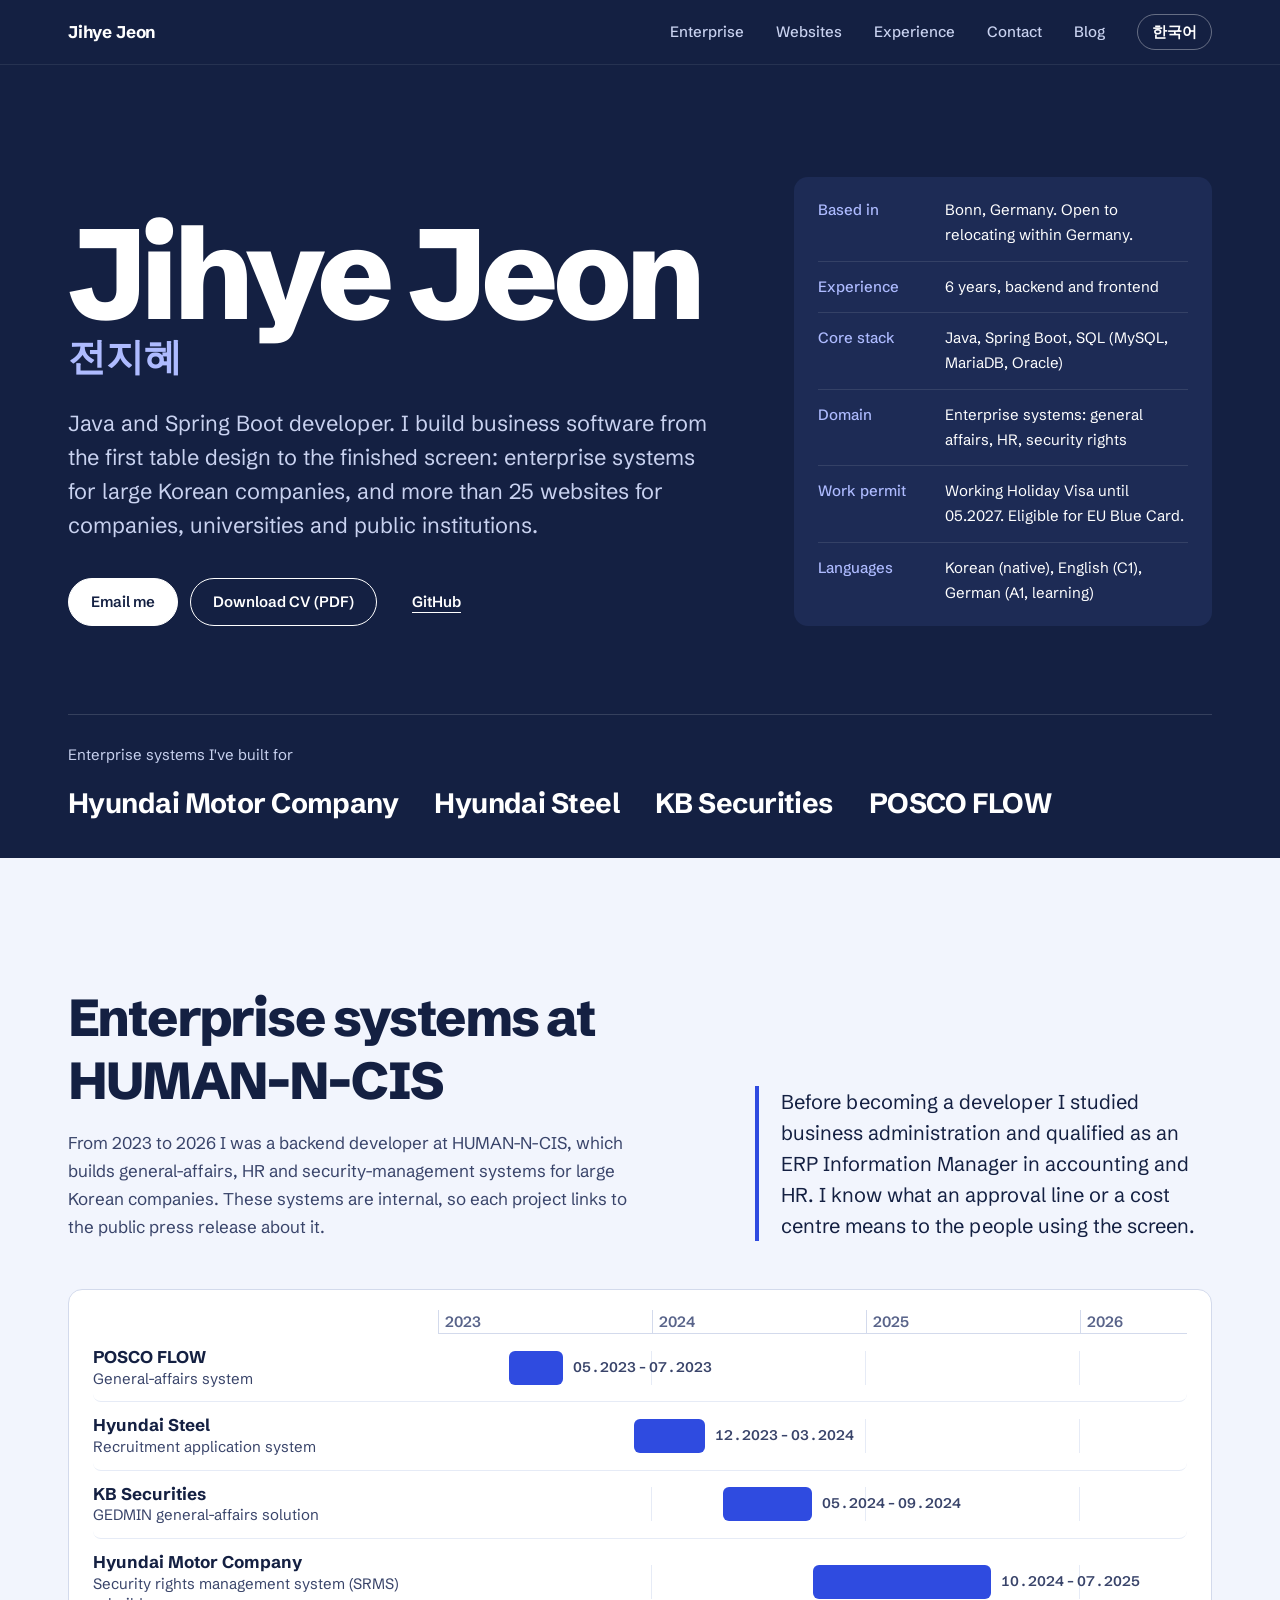
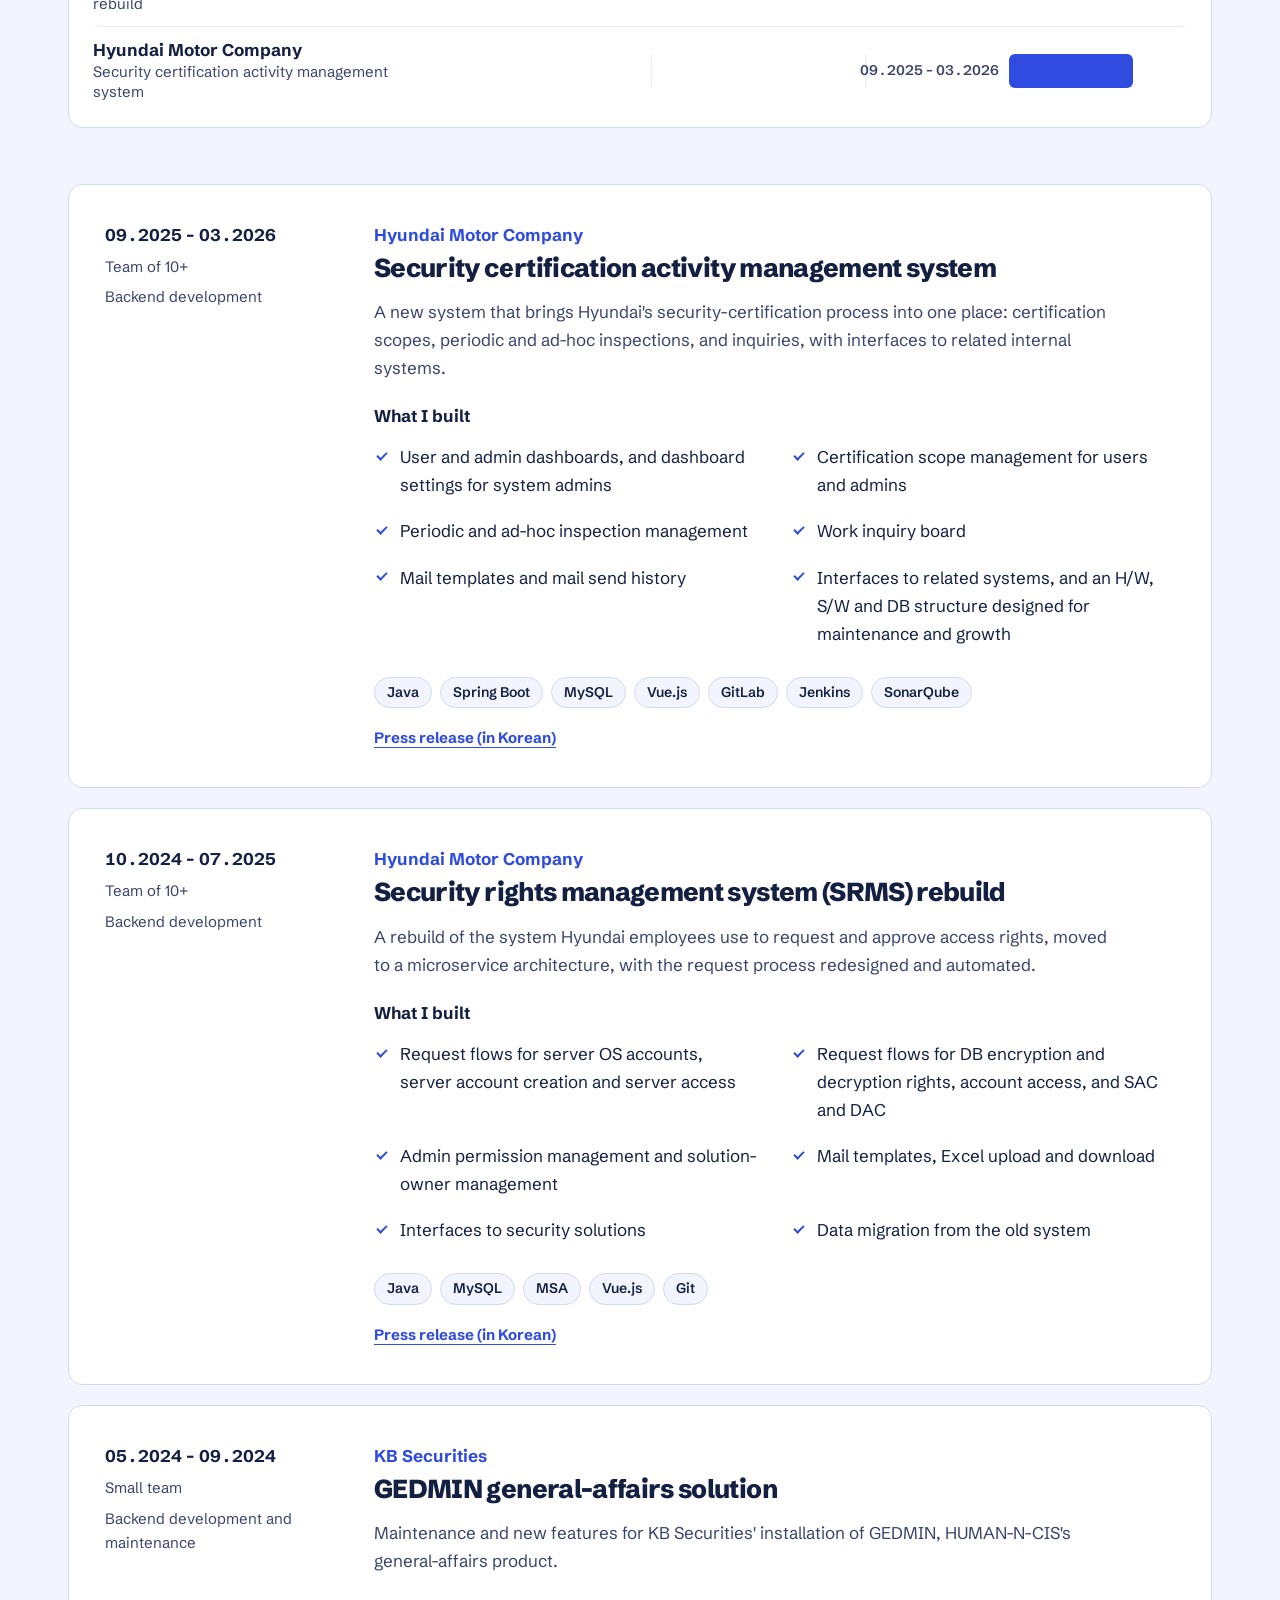
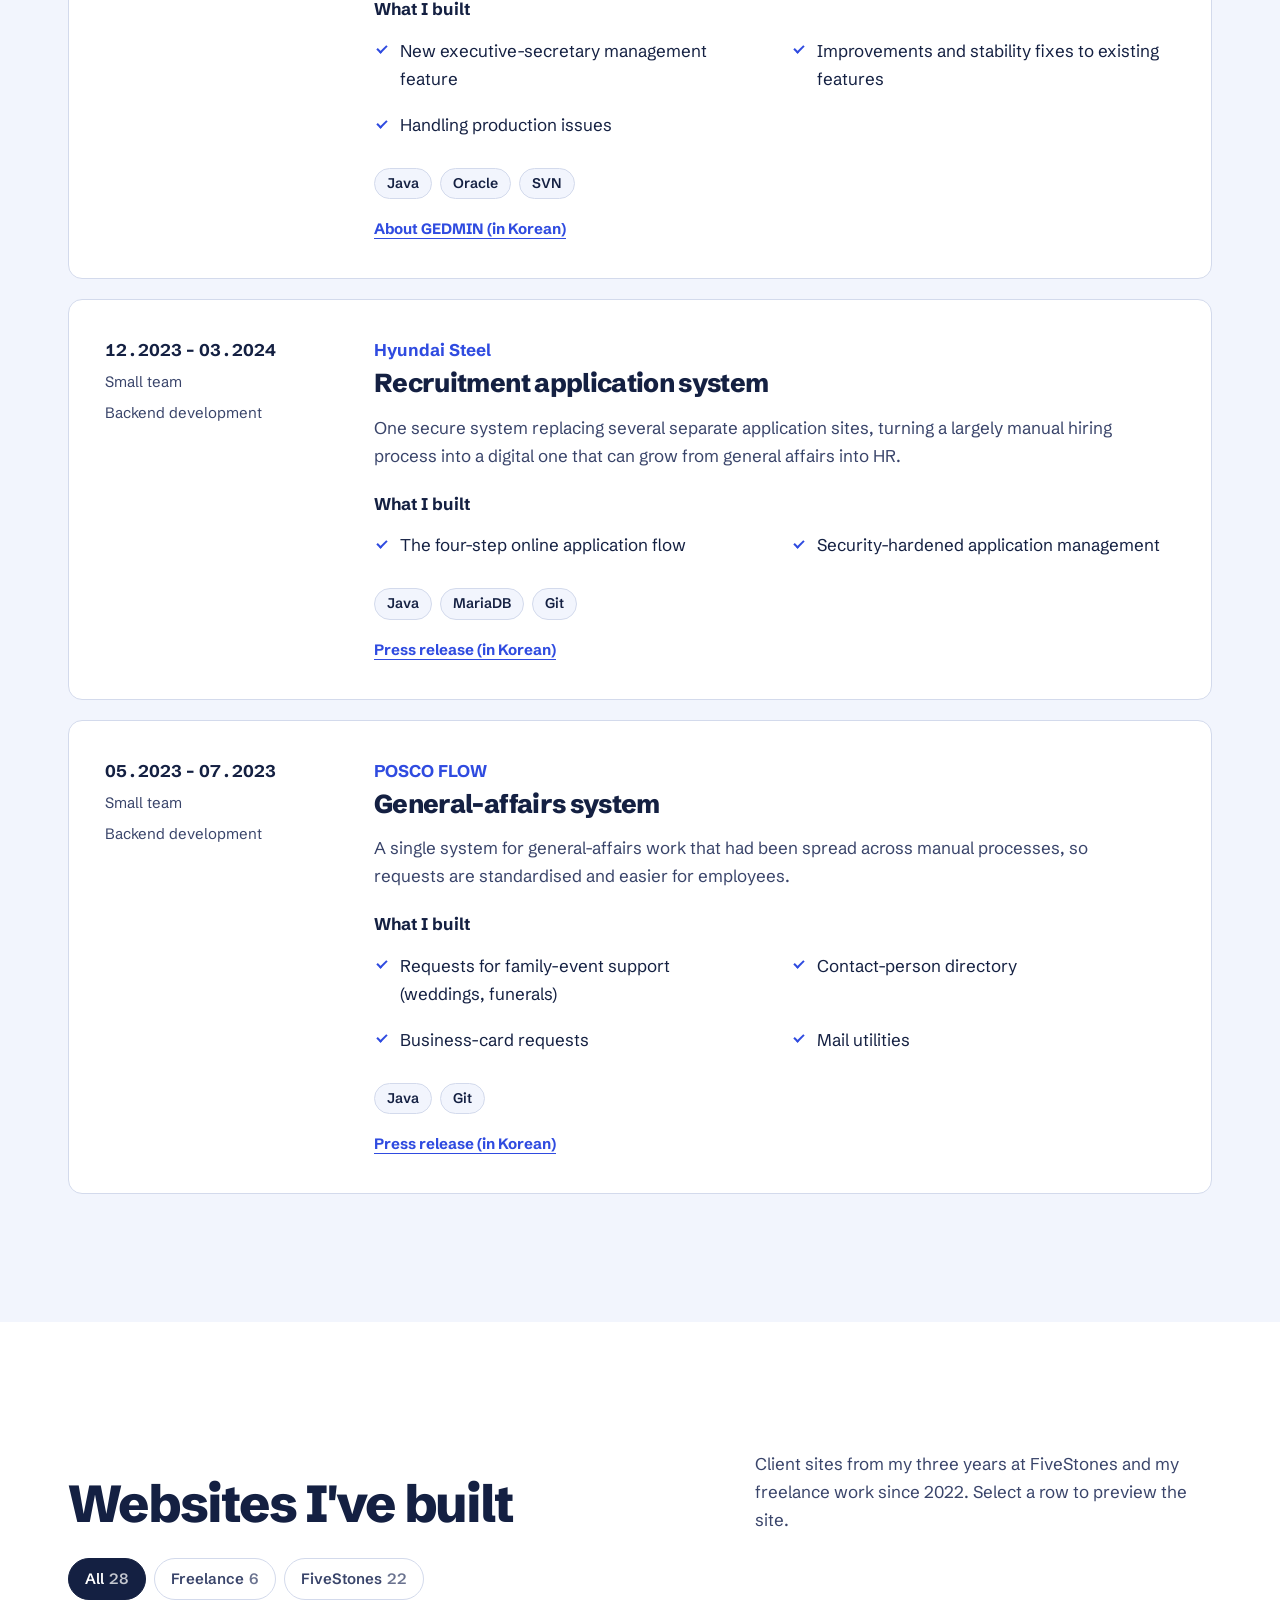
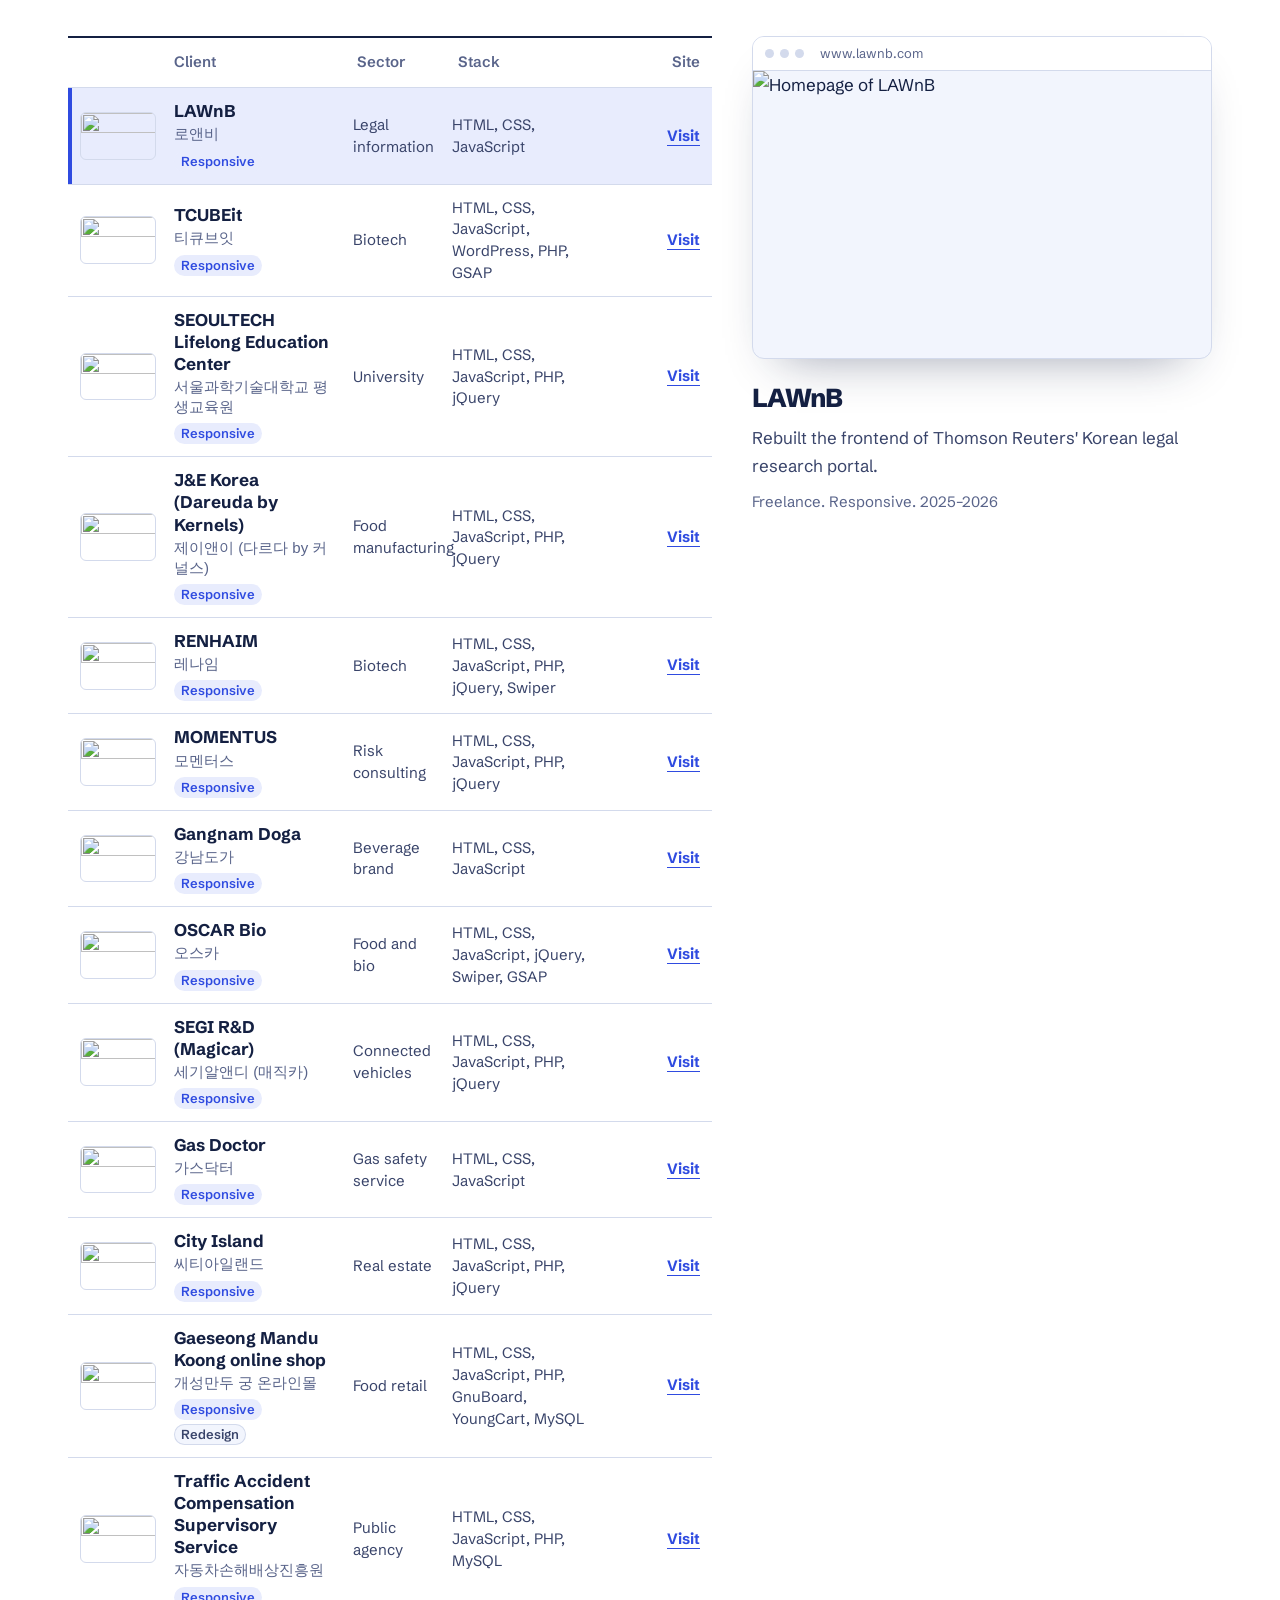
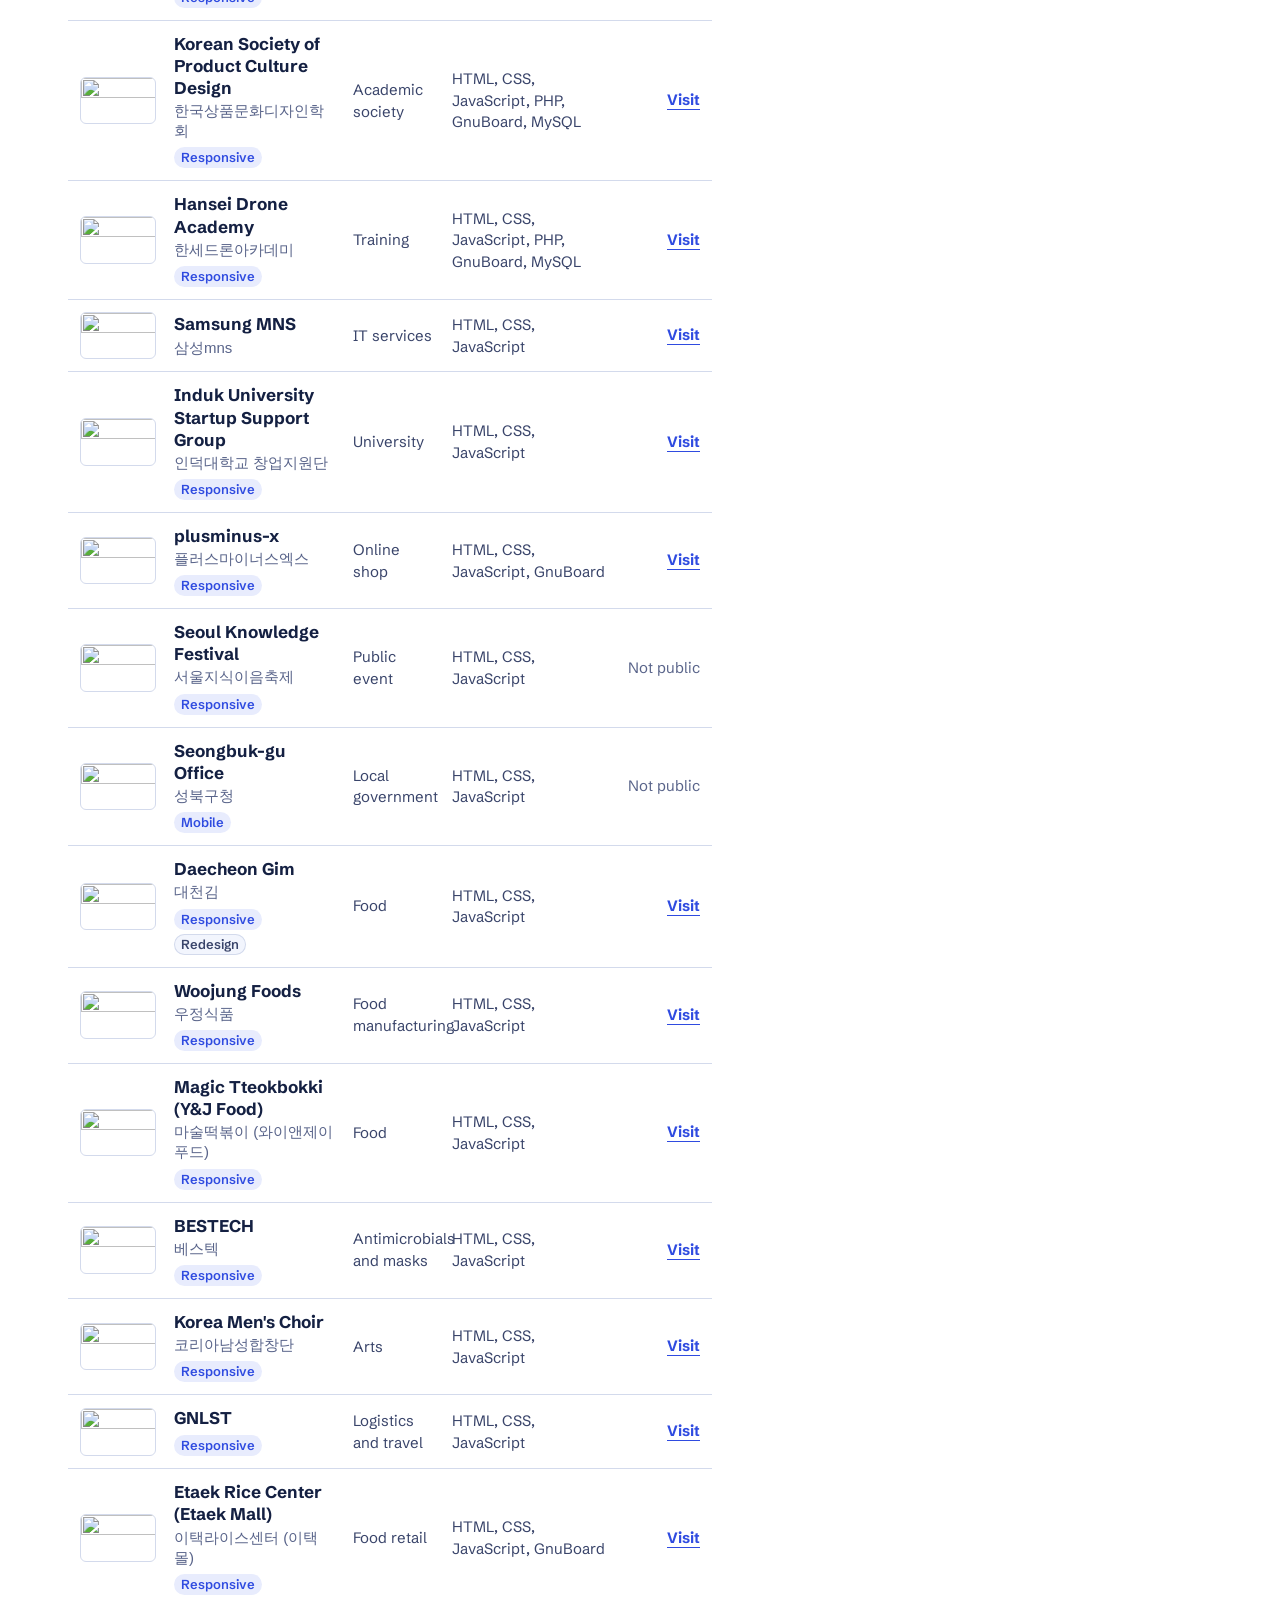
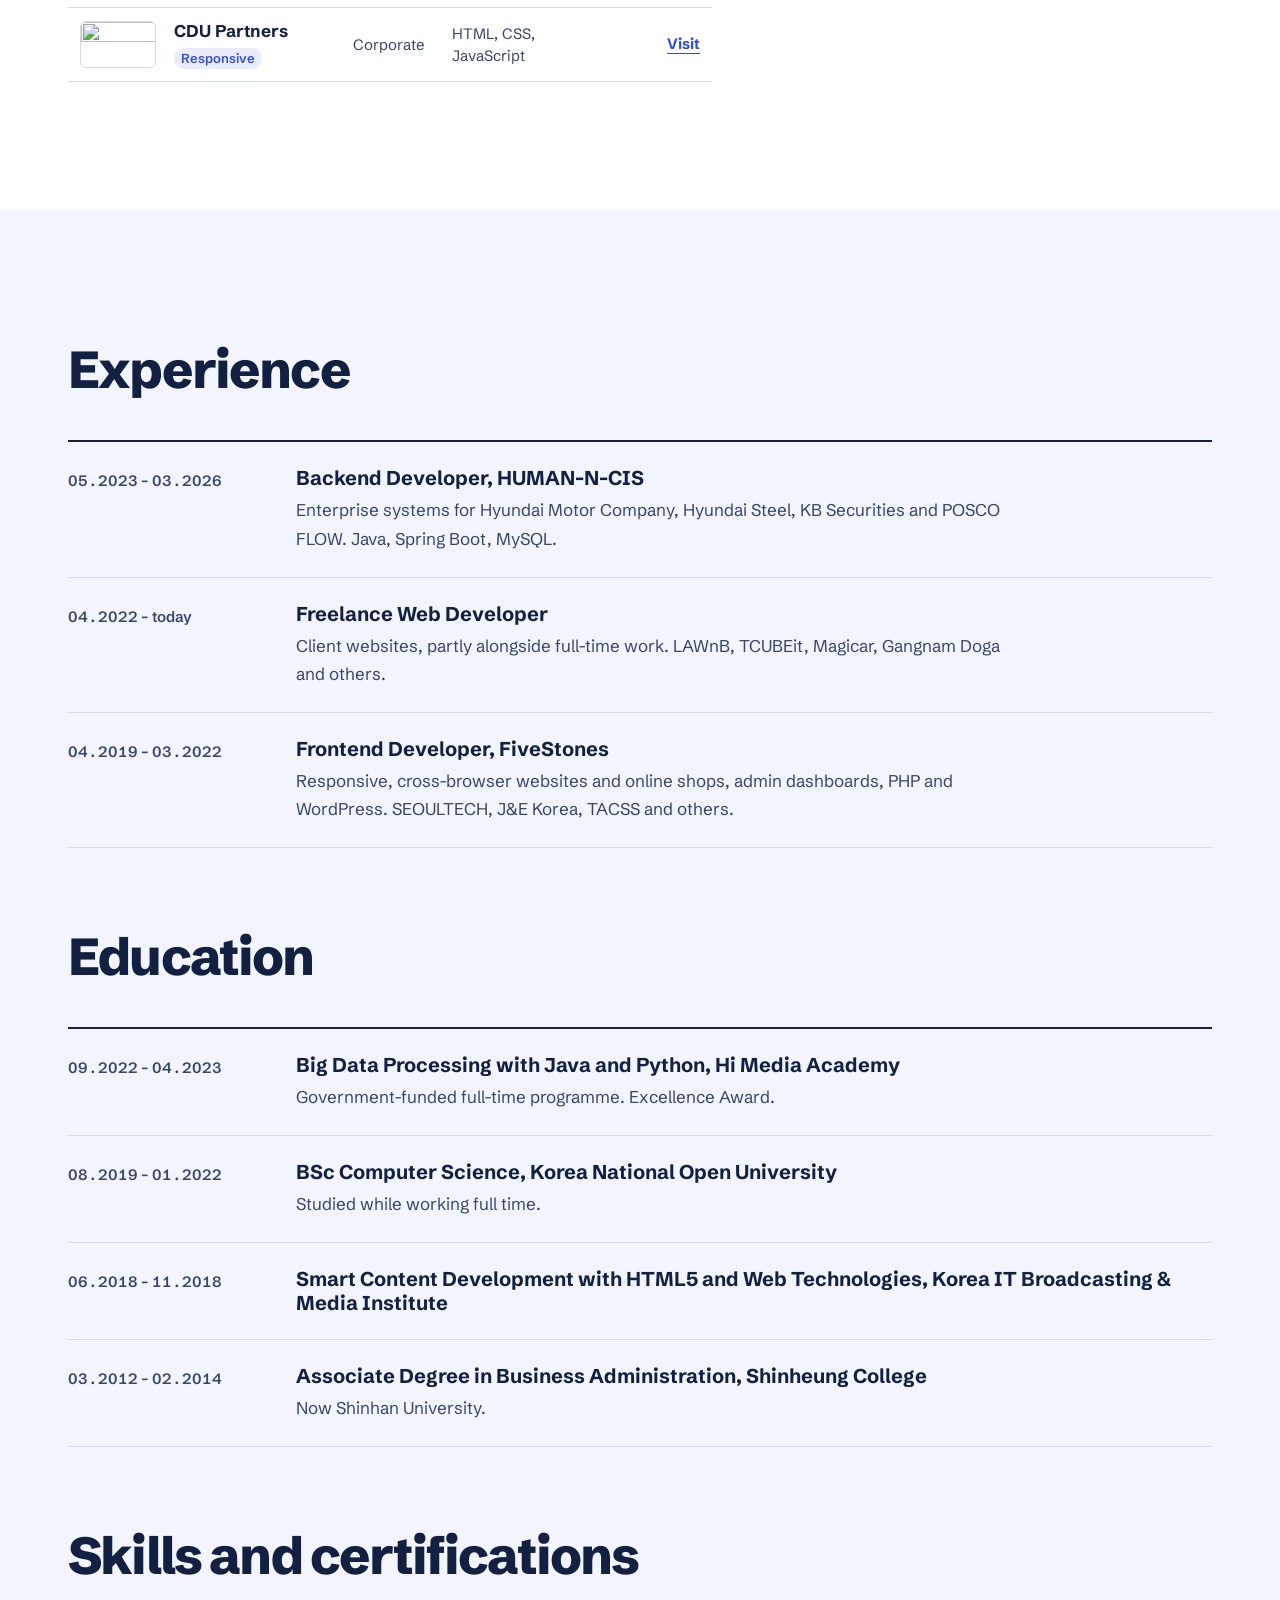
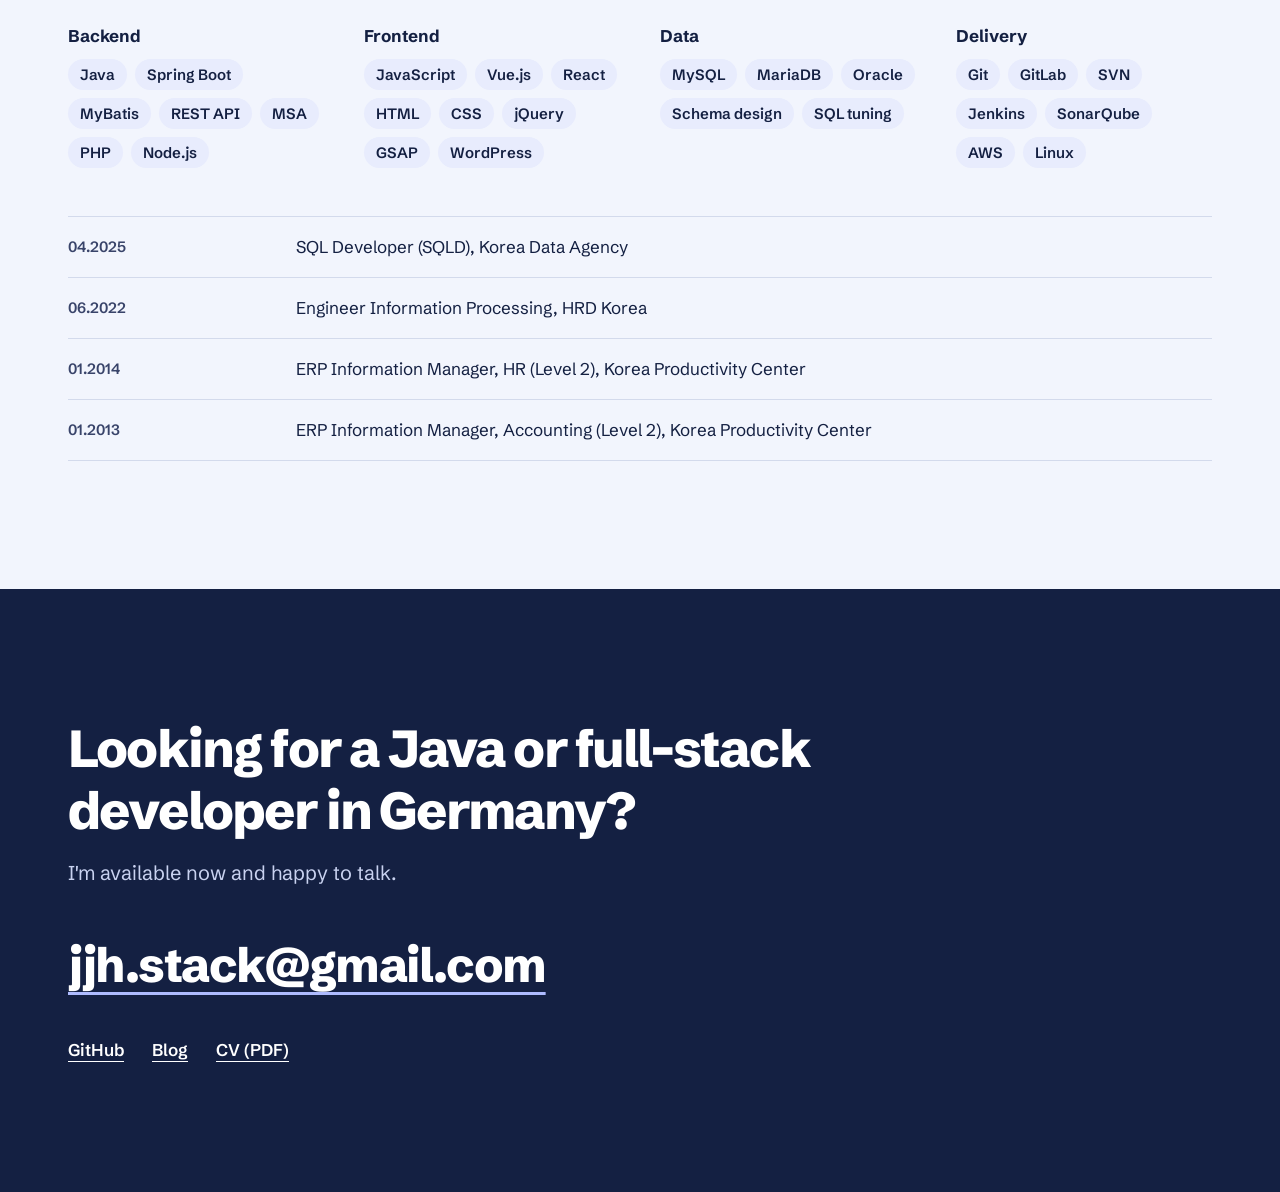
==== index.html @ 797c2cf4 "update edu" ====
<!doctype html>
<html lang="en">
<head>
  <meta charset="utf-8">
  <meta name="viewport" content="width=device-width, initial-scale=1">
  <title>Jihye Jeon, Java Developer</title>
  <meta name="description" content="Jihye Jeon (전지혜) is a Java and Spring Boot developer in Bonn, Germany, with six years of experience building enterprise systems and websites.">
  <link rel="preconnect" href="https://fonts.googleapis.com">
  <link rel="preconnect" href="https://fonts.gstatic.com" crossorigin>
  <link href="https://fonts.googleapis.com/css2?family=Schibsted+Grotesk:wght@400;500;600;700;800&display=swap" rel="stylesheet">
  <link rel="stylesheet" href="https://cdn.jsdelivr.net/gh/orioncactus/pretendard@v1.3.9/dist/web/variable/pretendardvariable-dynamic-subset.min.css">
  <link rel="stylesheet" href="styles.css">
</head>
<body>
  <a class="skip" href="#enterprise" data-i18n="skip">Skip to projects</a>

  <header class="top">
    <div class="wrap top__inner">
      <a class="top__name" href="#" data-i18n="name">Jihye Jeon</a>
      <nav aria-label="Sections">
        <a href="#enterprise" data-i18n="nav.enterprise">Enterprise</a>
        <a href="#work" data-i18n="nav.work">Websites</a>
        <a href="#experience" data-i18n="nav.experience">Experience</a>
        <a href="#contact" data-i18n="nav.contact">Contact</a>
        <a href="/blog/" data-i18n="nav.blog">Blog</a>
        <button type="button" class="lang" id="lang-toggle"></button>
      </nav>
    </div>
  </header>

  <main>
    <!-- Hero -->
    <section class="hero">
     <div class="wrap hero__grid">
      <div class="hero__id">
        <h1 class="hero__name">
          <span class="hero__latin" data-i18n="hero.name">Jihye Jeon</span>
          <span class="hero__hangul" data-i18n="hero.alt">전지혜</span>
        </h1>
        <p class="hero__lede" data-i18n="hero.lede">
          Java and Spring Boot developer. I build business software from the first
          table design to the finished screen: enterprise systems for large Korean companies,
          and more than 25 websites for companies, universities and public institutions.
        </p>
        <div class="hero__actions">
          <a class="btn btn--solid" href="mailto:jjh.stack@gmail.com" data-i18n="hero.email">Email me</a>
          <a class="btn" href="assets/CV_JihyeJeon.pdf" download data-i18n="hero.cv">Download CV (PDF)</a>
          <a class="btn btn--quiet" href="https://github.com/jjhStack" rel="noopener">GitHub</a>
        </div>
      </div>

      <dl class="record" aria-label="Profile summary">
        <div><dt data-i18n="rec.based">Based in</dt><dd data-i18n="rec.based.v">Bonn, Germany. Open to relocating within Germany.</dd></div>
        <div><dt data-i18n="rec.exp">Experience</dt><dd data-i18n="rec.exp.v">6 years, backend and frontend</dd></div>
        <div><dt data-i18n="rec.stack">Core stack</dt><dd data-i18n="rec.stack.v">Java, Spring Boot, SQL (MySQL, MariaDB, Oracle)</dd></div>
        <div><dt data-i18n="rec.domain">Domain</dt><dd data-i18n="rec.domain.v">Enterprise systems: general affairs, HR, security rights</dd></div>
        <div><dt data-i18n="rec.permit">Work permit</dt><dd data-i18n="rec.permit.v">Working Holiday Visa until 05.2027. Eligible for EU Blue Card.</dd></div>
        <div><dt data-i18n="rec.lang">Languages</dt><dd data-i18n="rec.lang.v">Korean (native), English (C1), German (A1, learning)</dd></div>
      </dl>
     </div>
     <div class="wrap">
      <div class="clients">
        <p class="clients__label" data-i18n="clients.label">Enterprise systems I've built for</p>
        <ul class="clients__list">
          <li data-i18n="clients.1">Hyundai Motor Company</li>
          <li data-i18n="clients.2">Hyundai Steel</li>
          <li data-i18n="clients.3">KB Securities</li>
          <li data-i18n="clients.4">POSCO FLOW</li>
        </ul>
      </div>
     </div>
    </section>

    <!-- Enterprise -->
    <section id="enterprise" class="enterprise wrap" aria-labelledby="ent-title">
      <div class="ent__head">
        <div>
          <h2 id="ent-title" data-i18n="ent.title">Enterprise systems at HUMAN-N-CIS</h2>
          <p class="ent__intro" data-i18n="ent.intro">
            From 2023 to 2026 I was a backend developer at HUMAN-N-CIS, which builds general-affairs,
            HR and security-management systems for large Korean companies. These systems are internal,
            so each project links to the public press release about it.
          </p>
        </div>
        <p class="case__note" data-i18n="erp.note">
          Before becoming a developer I studied business administration and
          qualified as an ERP Information Manager in accounting and HR. I know
          what an approval line or a cost centre means to the people using the screen.
        </p>
      </div>

      <div class="gantt" id="gantt" role="list" aria-label="Project timeline"></div>

      <ol class="projects" id="projects"></ol>
    </section>

    <!-- Websites ledger -->
    <section id="work" class="work" aria-labelledby="work-title">
      <div class="wrap">
        <div class="work__head">
          <h2 id="work-title" data-i18n="work.title">Websites I've built</h2>
          <p class="work__intro" data-i18n="work.intro">
            Client sites from my three years at FiveStones and my freelance work since 2022.
            Select a row to preview the site.
          </p>
          <div class="filters" role="group" aria-label="Filter projects">
            <button type="button" class="filter" data-filter="all" aria-pressed="true"><span data-i18n="f.all">All</span> <span class="count" data-count="all"></span></button>
            <button type="button" class="filter" data-filter="freelance" aria-pressed="false"><span data-i18n="f.freelance">Freelance</span> <span class="count" data-count="freelance"></span></button>
            <button type="button" class="filter" data-filter="fivestones" aria-pressed="false"><span data-i18n="f.fivestones">FiveStones</span> <span class="count" data-count="fivestones"></span></button>
          </div>
        </div>

        <div class="ledger">
          <div class="ledger__table" role="table" aria-label="Website projects">
            <div class="ledger__row ledger__row--head" role="row">
              <span class="c-thumb" aria-hidden="true"></span>
              <span role="columnheader" data-i18n="th.client">Client</span>
              <span role="columnheader" data-i18n="th.sector">Sector</span>
              <span role="columnheader" data-i18n="th.stack">Stack</span>
              <span role="columnheader" class="ta-r" data-i18n="th.site">Site</span>
            </div>
            <div id="ledger-body" role="rowgroup"></div>
          </div>

          <aside class="viewer" aria-live="polite">
            <div class="viewer__frame">
              <div class="viewer__bar" aria-hidden="true"><i></i><i></i><i></i><span id="viewer-url"></span></div>
              <div class="viewer__screen">
                <img id="viewer-img" alt="" width="960" height="600">
                <p id="viewer-empty" class="viewer__empty" hidden></p>
              </div>
            </div>
            <h3 id="viewer-title"></h3>
            <p id="viewer-desc"></p>
            <p id="viewer-meta" class="viewer__meta"></p>
          </aside>
        </div>
      </div>
    </section>

    <!-- Experience -->
    <section id="experience" class="experience wrap" aria-labelledby="exp-title">
      <h2 id="exp-title" data-i18n="exp.title">Experience</h2>
      <ol class="timeline">
        <li>
          <time>05.2023 – 03.2026</time>
          <div>
            <h3 data-i18n="exp.1.t">Backend Developer, HUMAN-N-CIS</h3>
            <p data-i18n="exp.1.d">Enterprise systems for Hyundai Motor Company, Hyundai Steel, KB Securities and POSCO FLOW. Java, Spring Boot, MySQL.</p>
          </div>
        </li>
        <li>
          <time data-i18n="exp.2.when">04.2022 – today</time>
          <div>
            <h3 data-i18n="exp.2.t">Freelance Web Developer</h3>
            <p data-i18n="exp.2.d">Client websites, partly alongside full-time work. LAWnB, TCUBEit, Magicar, Gangnam Doga and others.</p>
          </div>
        </li>
        <li>
          <time>04.2019 – 03.2022</time>
          <div>
            <h3 data-i18n="exp.4.t">Frontend Developer, FiveStones</h3>
            <p data-i18n="exp.4.d">Responsive, cross-browser websites and online shops, admin dashboards, PHP and WordPress. SEOULTECH, J&amp;E Korea, TACSS and others.</p>
          </div>
        </li>
      </ol>

      <h2 class="edu__title" data-i18n="edu.title">Education</h2>
      <ol class="timeline">
        <li>
          <time>09.2022 – 04.2023</time>
          <div>
            <h3 data-i18n="edu.1.t">Big Data Processing with Java and Python, Hi Media Academy</h3>
            <p data-i18n="edu.1.d">Government-funded full-time programme. Excellence Award.</p>
          </div>
        </li>
        <li>
          <time>08.2019 – 01.2022</time>
          <div>
            <h3 data-i18n="edu.2.t">BSc Computer Science, Korea National Open University</h3>
            <p data-i18n="edu.2.d">Studied while working full time.</p>
          </div>
        </li>
        <li>
          <time>06.2018 – 11.2018</time>
          <div>
            <h3 data-i18n="edu.3.t">Smart Content Development with HTML5 and Web Technologies, Korea IT Broadcasting &amp; Media Institute</h3>
          </div>
        </li>
        <li>
          <time>03.2012 – 02.2014</time>
          <div>
            <h3 data-i18n="edu.4.t">Associate Degree in Business Administration, Shinheung College</h3>
            <p data-i18n="edu.4.d">Now Shinhan University.</p>
          </div>
        </li>
      </ol>

      <h2 class="skills__title" data-i18n="sk.title">Skills and certifications</h2>
      <div class="skills">
        <div><h3 data-i18n="sk.backend">Backend</h3>
          <ul class="tags"><li>Java</li><li>Spring Boot</li><li>MyBatis</li><li>REST API</li><li>MSA</li><li>PHP</li><li>Node.js</li></ul></div>
        <div><h3 data-i18n="sk.frontend">Frontend</h3>
          <ul class="tags"><li>JavaScript</li><li>Vue.js</li><li>React</li><li>HTML</li><li>CSS</li><li>jQuery</li><li>GSAP</li><li>WordPress</li></ul></div>
        <div><h3 data-i18n="sk.data">Data</h3>
          <ul class="tags"><li>MySQL</li><li>MariaDB</li><li>Oracle</li><li data-i18n="sk.schema">Schema design</li><li data-i18n="sk.tuning">SQL tuning</li></ul></div>
        <div><h3 data-i18n="sk.delivery">Delivery</h3>
          <ul class="tags"><li>Git</li><li>GitLab</li><li>SVN</li><li>Jenkins</li><li>SonarQube</li><li>AWS</li><li>Linux</li></ul></div>
      </div>
      <ul class="certs">
        <li><time>04.2025</time><span data-i18n="sk.c1">SQL Developer (SQLD), Korea Data Agency</span></li>
        <li><time>06.2022</time><span data-i18n="sk.c3">Engineer Information Processing, HRD Korea</span></li>
        <li><time>01.2014</time><span data-i18n="sk.c5">ERP Information Manager, HR (Level 2), Korea Productivity Center</span></li>
        <li><time>01.2013</time><span data-i18n="sk.c6">ERP Information Manager, Accounting (Level 2), Korea Productivity Center</span></li>
      </ul>
    </section>
  </main>

  <footer id="contact" class="contact">
    <div class="wrap contact__inner">
      <h2 data-i18n="ct.title">Looking for a Java or full-stack developer in Germany?</h2>
      <p data-i18n="ct.sub">I'm available now and happy to talk.</p>
      <a class="contact__mail" href="mailto:jjh.stack@gmail.com">jjh.stack@gmail.com</a>
      <p class="contact__links">
        <a href="https://github.com/jjhStack" rel="noopener">GitHub</a>
        <a href="/blog/" data-i18n="ct.blog">Blog</a>
        <a href="assets/CV_JihyeJeon.pdf" download data-i18n="ct.cv">CV (PDF)</a>
      </p>
    </div>
  </footer>

  <script src="main.js"></script>
</body>
</html>
---- styles.css ----
/* ---------------------------------------------------------------------------
   Tokens. Navy matches the header of the CV, so site and CV read as one brand.
   Every text colour below passes 4.5:1 on the background it is used on.
--------------------------------------------------------------------------- */
:root {
  --navy: #142042;
  --navy-2: #1d2b55;
  --on-navy: #ffffff;
  --on-navy-2: #c9d2f0;
  --periwinkle: #aebbff;

  --paper: #ffffff;
  --band: #f2f5fd;
  --surface: #ffffff;
  --ink: #142042;
  --ink-2: #39446a;
  --ink-3: #59648a;
  --rule: #d3daec;
  --rule-soft: #e6ebf6;
  --cobalt: #2f4be0;
  --cobalt-tint: #e8ecfd;

  --sans: "Schibsted Grotesk", "Pretendard Variable", Pretendard, system-ui, sans-serif;
  --ko: "Pretendard Variable", Pretendard, "Apple SD Gothic Neo", "Malgun Gothic", sans-serif;

  --t-sm: 0.9375rem;   /* 15px: smallest text on the page */
  --t-base: 1.0625rem; /* 17px */
  --t-lg: 1.25rem;
  --t-xl: 1.625rem;
  --t-2xl: clamp(2rem, 4.2vw, 3.25rem);
  --t-hero: clamp(3.5rem, 10vw, 8.5rem);

  --gutter: clamp(16px, 4vw, 48px);
  --max: 1240px;
  --section: clamp(72px, 10vw, 128px);
}

@media (prefers-color-scheme: dark) {
  :root {
    --navy: #0e1730;
    --navy-2: #18244a;
    --paper: #111a33;
    --band: #16213f;
    --surface: #18244a;
    --ink: #eef1fa;
    --ink-2: #c4cbe0;
    --ink-3: #a3acc7;
    --rule: #2e3b63;
    --rule-soft: #24305a;
    --cobalt: #93a5ff;
    --cobalt-tint: #24306a;
  }
}

*, *::before, *::after { box-sizing: border-box; }
html { scroll-behavior: smooth; -webkit-text-size-adjust: 100%; scroll-padding-top: 72px; }
@media (prefers-reduced-motion: reduce) {
  html { scroll-behavior: auto; }
  *, *::before, *::after { transition: none !important; animation: none !important; }
}

body {
  margin: 0;
  background: var(--paper);
  color: var(--ink);
  font-family: var(--sans);
  font-size: var(--t-base);
  line-height: 1.65;
  -webkit-font-smoothing: antialiased;
}
[lang="ko"] { font-family: var(--ko); }
html[lang="ko"] body { word-break: keep-all; line-height: 1.75; }
html[lang="ko"] .hero__latin { letter-spacing: -0.03em; }
html[lang="ko"] .hero__hangul { font-family: var(--sans); }
img { display: block; max-width: 100%; height: auto; }
h1, h2, h3, h4 { margin: 0; line-height: 1.2; }
p { margin: 0; }
a { color: inherit; }
:focus-visible { outline: 3px solid var(--cobalt); outline-offset: 3px; border-radius: 3px; }

.wrap { width: 100%; max-width: var(--max); margin-inline: auto; padding-inline: var(--gutter); }
.ta-r { text-align: right; }
.muted { color: var(--ink-3); }

.skip { position: absolute; left: -999px; top: 8px; background: var(--ink); color: var(--paper); padding: 8px 12px; z-index: 10; }
.skip:focus { left: 8px; }

.section-title { font-size: var(--t-2xl); font-weight: 800; letter-spacing: -0.035em; }

/* ---------------------------------------------------------------------------
   Top bar: sits on the navy hero, turns solid once scrolled past it
--------------------------------------------------------------------------- */
.top { position: sticky; top: 0; z-index: 5; background: var(--navy); color: var(--on-navy); border-bottom: 1px solid rgba(255,255,255,.08); }
.top__inner { display: flex; align-items: center; justify-content: space-between; height: 64px; gap: 16px; }
.top__name { font-weight: 700; font-size: var(--t-base); text-decoration: none; letter-spacing: -0.01em; }
.top nav { display: flex; align-items: center; gap: clamp(14px, 2.5vw, 32px); }
.top nav a { text-decoration: none; color: var(--on-navy-2); font-size: var(--t-sm); font-weight: 500; }
.top nav a:hover { color: var(--on-navy); }
.lang {
  font: inherit; font-size: var(--t-sm); font-weight: 600; cursor: pointer;
  min-height: 36px; padding: 0 14px; border-radius: 999px;
  border: 1px solid rgba(255,255,255,.35); background: transparent; color: var(--on-navy);
}
.lang:hover { background: rgba(255,255,255,.1); }
@media (max-width: 600px) { .top nav a:not([href="#enterprise"]):not([href="#contact"]) { display: none; } }

/* ---------------------------------------------------------------------------
   Hero
--------------------------------------------------------------------------- */
.hero { background: var(--navy); color: var(--on-navy); padding-block: clamp(56px, 9vw, 112px) 0; }
.hero__grid { display: grid; grid-template-columns: minmax(0, 7fr) minmax(0, 4.5fr); gap: clamp(40px, 6vw, 96px); align-items: end; }
.hero__name { display: flex; flex-wrap: wrap; align-items: baseline; gap: 0 0.3em; margin-bottom: 28px; }
.hero__latin { font-size: var(--t-hero); font-weight: 800; letter-spacing: -0.045em; line-height: 0.92; }
.hero__hangul { font-size: calc(var(--t-hero) * 0.3); font-weight: 600; color: var(--periwinkle); }
.hero__lede { font-size: clamp(1.1875rem, 1.7vw, 1.375rem); line-height: 1.55; color: var(--on-navy-2); max-width: 32em; }
.hero__actions { display: flex; flex-wrap: wrap; gap: 12px; margin-top: 36px; }

.btn {
  display: inline-flex; align-items: center; min-height: 48px; padding: 0 22px;
  border: 1.5px solid currentColor; border-radius: 999px;
  font-weight: 600; font-size: var(--t-sm); text-decoration: none;
  transition: background-color .15s, color .15s, border-color .15s;
}
.hero .btn { color: var(--on-navy); }
.hero .btn:hover { background: rgba(255,255,255,.12); }
.hero .btn--solid { background: var(--on-navy); color: var(--navy); border-color: var(--on-navy); }
.hero .btn--solid:hover { background: var(--periwinkle); border-color: var(--periwinkle); color: var(--navy); }
.hero .btn--quiet { border-color: transparent; text-decoration: underline; text-underline-offset: 5px; }
.hero .btn--quiet:hover { background: none; color: var(--periwinkle); }

.record { margin: 0; background: var(--navy-2); border-radius: 14px; padding: 8px 24px; font-size: var(--t-sm); }
.record > div { display: grid; grid-template-columns: 7.5em 1fr; gap: 14px; padding: 13px 0; border-bottom: 1px solid rgba(255,255,255,.1); }
.record > div:last-child { border-bottom: 0; }
.record dt { color: var(--periwinkle); font-weight: 500; }
.record dd { margin: 0; color: var(--on-navy); }

.clients { display: flex; flex-wrap: wrap; align-items: baseline; gap: 12px 40px; margin-top: clamp(48px, 7vw, 88px); padding-block: 28px 32px; border-top: 1px solid rgba(255,255,255,.14); }
.clients__label { color: var(--on-navy-2); font-size: var(--t-sm); }
.clients__list { list-style: none; margin: 0; padding: 0; display: flex; flex-wrap: wrap; gap: 8px 36px; }
.clients__list li { font-size: clamp(1.25rem, 2.2vw, 1.75rem); font-weight: 700; letter-spacing: -0.02em; color: var(--on-navy); }

@media (max-width: 880px) {
  .hero__grid { grid-template-columns: 1fr; align-items: start; }
}

/* ---------------------------------------------------------------------------
   Websites ledger
--------------------------------------------------------------------------- */
.work { padding-block: var(--section); }
.work__head { display: grid; grid-template-columns: minmax(0, 7fr) minmax(0, 5fr); gap: 16px 48px; align-items: end; margin-bottom: 36px; }
.work__head h2 { font-size: var(--t-2xl); font-weight: 800; letter-spacing: -0.035em; }
.work__intro { color: var(--ink-2); max-width: 32em; }
.filters { grid-column: 1 / -1; display: flex; flex-wrap: wrap; gap: 8px; margin-top: 8px; }
.filter {
  font: inherit; font-size: var(--t-sm); font-weight: 600; cursor: pointer;
  min-height: 42px; padding: 0 16px; border-radius: 999px;
  border: 1.5px solid var(--rule); background: transparent; color: var(--ink-2);
}
.filter:hover { border-color: var(--ink-3); color: var(--ink); }
.filter[aria-pressed="true"] { background: var(--navy); border-color: var(--navy); color: #fff; }
.count { font-variant-numeric: tabular-nums; opacity: .75; margin-left: 2px; }

.ledger { display: grid; grid-template-columns: minmax(0, 7fr) minmax(0, 5fr); gap: 40px; align-items: start; }
.ledger__table { border-top: 2px solid var(--ink); }
.ledger__row {
  display: grid;
  grid-template-columns: 76px minmax(0, 2fr) minmax(0, 1fr) minmax(0, 1.9fr) 4.5em;
  gap: 18px; align-items: center;
  padding: 12px 12px; border-bottom: 1px solid var(--rule);
  cursor: pointer; position: relative;
}
.ledger__row--head { cursor: default; font-size: var(--t-sm); font-weight: 600; color: var(--ink-3); padding-block: 12px; }
#ledger-body .ledger__row:hover { background: var(--band); }
#ledger-body .ledger__row.is-active { background: var(--cobalt-tint); box-shadow: inset 4px 0 0 var(--cobalt); }
#ledger-body .ledger__row:focus-visible { outline-offset: -3px; }
.c-thumb img { width: 76px; aspect-ratio: 16 / 10; object-fit: cover; object-position: top; border-radius: 6px; border: 1px solid var(--rule); }
.c-thumb:empty::before { content: ""; display: block; width: 76px; aspect-ratio: 16 / 10; border-radius: 6px; background: var(--band); border: 1px dashed var(--rule); }
.ledger__row--head .c-thumb::before { display: none; }
.c-name strong { display: block; font-size: var(--t-base); font-weight: 700; line-height: 1.3; }
.c-name small { display: block; font-size: var(--t-sm); color: var(--ink-3); margin-top: 2px; line-height: 1.35; }
.badges { display: flex; flex-wrap: wrap; gap: 4px; margin: 6px 0 0; list-style: none; padding: 0; }
.badges li { font-size: 0.8125rem; font-weight: 600; line-height: 1; padding: 4px 7px; border-radius: 999px; color: var(--cobalt); background: var(--cobalt-tint); }
.badges li[data-tag="renewal"] { color: var(--ink-2); background: var(--band); box-shadow: inset 0 0 0 1px var(--rule); }
.c-sector, .c-stack { font-size: var(--t-sm); color: var(--ink-2); line-height: 1.45; }
.c-link { font-size: var(--t-sm); }
.c-link a { color: var(--cobalt); font-weight: 700; text-underline-offset: 4px; }

.viewer { position: sticky; top: 88px; }
.viewer__frame { border: 1px solid var(--rule); border-radius: 12px; overflow: hidden; background: var(--band); box-shadow: 0 24px 48px -28px rgba(20, 32, 66, .45); }
.viewer__bar { display: flex; align-items: center; gap: 6px; height: 34px; padding: 0 12px; border-bottom: 1px solid var(--rule); background: var(--surface); }
.viewer__bar i { width: 9px; height: 9px; border-radius: 50%; background: var(--rule); }
.viewer__bar span { margin-left: 10px; font-size: 0.8125rem; color: var(--ink-3); white-space: nowrap; overflow: hidden; text-overflow: ellipsis; }
.viewer__screen { aspect-ratio: 16 / 10; display: grid; place-items: center; }
.viewer__screen img { width: 100%; height: 100%; object-fit: cover; object-position: top; }
.viewer__empty { color: var(--ink-3); font-size: var(--t-sm); padding: 24px; text-align: center; }
.viewer h3 { font-size: var(--t-xl); font-weight: 800; letter-spacing: -0.025em; margin-top: 24px; }
.viewer p#viewer-desc { margin-top: 10px; color: var(--ink-2); }
.viewer__meta { margin-top: 10px; font-size: var(--t-sm); color: var(--ink-3); }

@media (max-width: 980px) {
  .work__head { grid-template-columns: 1fr; }
  .ledger { grid-template-columns: 1fr; }
  .viewer { display: none; }
  .ledger__row--head { display: none; }
  .ledger__row { grid-template-columns: 104px minmax(0, 1fr) auto; gap: 2px 14px; padding: 16px 0; cursor: default; align-items: start; }
  #ledger-body .ledger__row.is-active, #ledger-body .ledger__row:hover { background: none; box-shadow: none; }
  .c-thumb { grid-column: 1; grid-row: 1 / span 3; }
  .c-thumb img, .c-thumb:empty::before { width: 104px; border-radius: 8px; }
  .c-name { grid-column: 2; grid-row: 1; }
  .c-link { grid-column: 3; grid-row: 1; }
  .c-sector { grid-column: 2 / -1; grid-row: 2; margin-top: 2px; }
  .c-stack { grid-column: 2 / -1; grid-row: 3; }
}

/* ---------------------------------------------------------------------------
   Enterprise
--------------------------------------------------------------------------- */
.enterprise { background: var(--band); padding-block: var(--section); max-width: none; }
.enterprise > * { max-width: calc(var(--max) - 2 * var(--gutter)); margin-inline: auto; }
.ent__head { display: grid; grid-template-columns: minmax(0, 7fr) minmax(0, 5fr); gap: 24px 48px; align-items: end; margin-bottom: 48px; }
.ent__head h2 { font-size: var(--t-2xl); font-weight: 800; letter-spacing: -0.035em; }
.ent__intro { margin-top: 18px; color: var(--ink-2); max-width: 34em; }
.case__note { font-size: var(--t-lg); line-height: 1.55; color: var(--ink); border-left: 4px solid var(--cobalt); padding-left: 22px; }

/* Project timeline */
.gantt { background: var(--surface); border: 1px solid var(--rule); border-radius: 14px; padding: 20px 24px 12px; margin-bottom: 56px; }
.gantt__axis, .gantt__row { display: grid; grid-template-columns: minmax(220px, 3fr) minmax(0, 7fr); gap: 24px; align-items: center; }
.gantt__years { position: relative; height: 24px; border-bottom: 1px solid var(--rule); }
.gantt__years span { position: absolute; top: 0; font-size: var(--t-sm); font-weight: 600; color: var(--ink-3); padding-left: 6px; border-left: 1px solid var(--rule); line-height: 24px; }
.gantt__row { text-decoration: none; padding: 12px 0; border-bottom: 1px solid var(--rule-soft); border-radius: 8px; }
.gantt__row:last-child { border-bottom: 0; }
.gantt__row:hover .gantt__bar { background: var(--navy); }
.gantt__row:hover b { color: var(--cobalt); }
.gantt__label { display: flex; flex-direction: column; line-height: 1.35; min-width: 0; }
.gantt__label b { font-weight: 700; }
.gantt__label span { font-size: var(--t-sm); color: var(--ink-2); }
.gantt__label .gantt__period { display: none; font-weight: 600; color: var(--ink); font-variant-numeric: tabular-nums; }
.gantt__track { position: relative; height: 34px; background: repeating-linear-gradient(to right, transparent 0, transparent calc(100% / 3.5 - 1px), var(--rule-soft) calc(100% / 3.5 - 1px), var(--rule-soft) calc(100% / 3.5)); }
.gantt__bar { position: absolute; top: 0; bottom: 0; background: var(--cobalt); border-radius: 6px; min-width: 10px; transition: background-color .15s; }
.gantt__dates { position: absolute; left: calc(100% + 10px); top: 50%; transform: translateY(-50%); white-space: nowrap; font-size: 0.875rem; font-weight: 600; color: var(--ink-2); font-variant-numeric: tabular-nums; }
.gantt__row:last-child .gantt__dates { left: auto; right: calc(100% + 10px); }

/* Project entries */
.projects { list-style: none; margin-block: 0; padding: 0; display: grid; gap: 20px; }
.proj { display: grid; grid-template-columns: 13em minmax(0, 1fr); gap: 24px 48px; padding: 36px; background: var(--surface); border: 1px solid var(--rule); border-radius: 14px; }
.proj:target { box-shadow: 0 0 0 3px var(--cobalt); }
.proj__when { display: flex; flex-direction: column; gap: 6px; font-size: var(--t-sm); color: var(--ink-2); }
.proj__when time { color: var(--ink); font-weight: 700; font-size: var(--t-base); font-variant-numeric: tabular-nums; }
.proj__client { font-weight: 700; color: var(--cobalt); font-size: var(--t-base); }
.proj h3 { font-size: var(--t-xl); font-weight: 800; letter-spacing: -0.025em; margin-top: 4px; }
.proj__sum { margin-top: 14px; color: var(--ink-2); max-width: 44em; }
.proj h4 { margin: 24px 0 0; font-size: var(--t-base); font-weight: 700; }
.ticks { list-style: none; padding: 0; margin: 8px 0 0; }
.ticks li { padding: 9px 0 9px 26px; position: relative; color: var(--ink); }
.ticks li::before { content: ""; position: absolute; left: 3px; top: 1.05em; width: 10px; height: 6px; border-left: 2.5px solid var(--cobalt); border-bottom: 2.5px solid var(--cobalt); transform: rotate(-45deg); }
.ticks--cols { display: grid; grid-template-columns: repeat(2, minmax(0, 1fr)); column-gap: 32px; }
.proj .tags { margin-top: 20px; }
.proj__press { display: inline-block; margin-top: 18px; font-size: var(--t-sm); font-weight: 700; color: var(--cobalt); text-underline-offset: 4px; }

@media (max-width: 880px) {
  .ent__head { grid-template-columns: 1fr; }
  .gantt { padding: 16px; }
  .gantt__axis { display: none; }
  .gantt__row { grid-template-columns: 1fr; gap: 8px; }
  .gantt__track { height: 12px; }
  .gantt__dates { display: none; }
  .gantt__label .gantt__period { display: block; }
  .proj { grid-template-columns: 1fr; gap: 12px; padding: 24px 20px; }
  .proj__when { flex-direction: row; flex-wrap: wrap; gap: 4px 16px; }
  .ticks--cols { grid-template-columns: 1fr; }
}

/* ---------------------------------------------------------------------------
   Tags (skills and project stacks)
--------------------------------------------------------------------------- */
.tags { list-style: none; margin: 0; padding: 0; display: flex; flex-wrap: wrap; gap: 8px; }
.tags li { font-size: var(--t-sm); font-weight: 600; color: var(--ink); background: var(--cobalt-tint); padding: 5px 12px; border-radius: 999px; line-height: 1.4; }
.tags--small li { font-size: 0.875rem; background: var(--band); border: 1px solid var(--rule); }

/* ---------------------------------------------------------------------------
   Experience and skills
--------------------------------------------------------------------------- */
.experience { background: var(--band); padding-block: var(--section); max-width: none; }
.experience > * { max-width: calc(var(--max) - 2 * var(--gutter)); margin-inline: auto; }
.experience h2 { font-size: var(--t-2xl); font-weight: 800; letter-spacing: -0.035em; margin-bottom: 40px; }
.timeline { list-style: none; margin-block: 0; padding: 0; border-top: 2px solid var(--ink); }
.timeline li { display: grid; grid-template-columns: 12em 1fr; gap: 24px; padding: 24px 0; border-bottom: 1px solid var(--rule); }
.timeline time { color: var(--ink-2); font-weight: 600; font-variant-numeric: tabular-nums; font-size: var(--t-sm); padding-top: 3px; }
.timeline h3 { font-size: var(--t-lg); font-weight: 700; }
.timeline p { color: var(--ink-2); margin-top: 6px; max-width: 42em; }
@media (max-width: 640px) { .timeline li { grid-template-columns: 1fr; gap: 4px; } }

.experience h2.skills__title, .experience h2.edu__title { margin-top: clamp(56px, 6vw, 80px); }
.skills { display: grid; grid-template-columns: repeat(auto-fit, minmax(250px, 1fr)); gap: 32px 40px; }
.skills h3 { font-size: var(--t-base); font-weight: 700; margin-bottom: 12px; }
.certs { list-style: none; margin-block: 48px 0; padding: 0; border-top: 1px solid var(--rule); }
.certs li { display: grid; grid-template-columns: 12em 1fr; gap: 24px; padding: 16px 0; border-bottom: 1px solid var(--rule); }
.certs time { color: var(--ink-2); font-weight: 600; font-size: var(--t-sm); padding-top: 2px; }
@media (max-width: 640px) { .certs li { grid-template-columns: 4em 1fr; gap: 12px; } }

/* ---------------------------------------------------------------------------
   Contact
--------------------------------------------------------------------------- */
.contact { background: var(--navy); color: var(--on-navy); padding-block: var(--section); }
.contact h2 { font-size: var(--t-2xl); font-weight: 800; letter-spacing: -0.035em; max-width: 16em; }
.contact__inner > p { margin-top: 14px; color: var(--on-navy-2); font-size: var(--t-lg); }
.contact__mail { display: inline-block; margin-top: 36px; font-size: clamp(1.5rem, 4.5vw, 3rem); font-weight: 800; letter-spacing: -0.03em; text-decoration: underline; text-decoration-thickness: 3px; text-decoration-color: var(--periwinkle); text-underline-offset: 10px; word-break: break-all; }
.contact__mail:hover { color: var(--periwinkle); }
.contact__inner > p.contact__links { display: flex; gap: 28px; margin-top: 32px; font-size: var(--t-base); color: var(--on-navy); }
.contact__links a { text-underline-offset: 5px; font-weight: 600; }
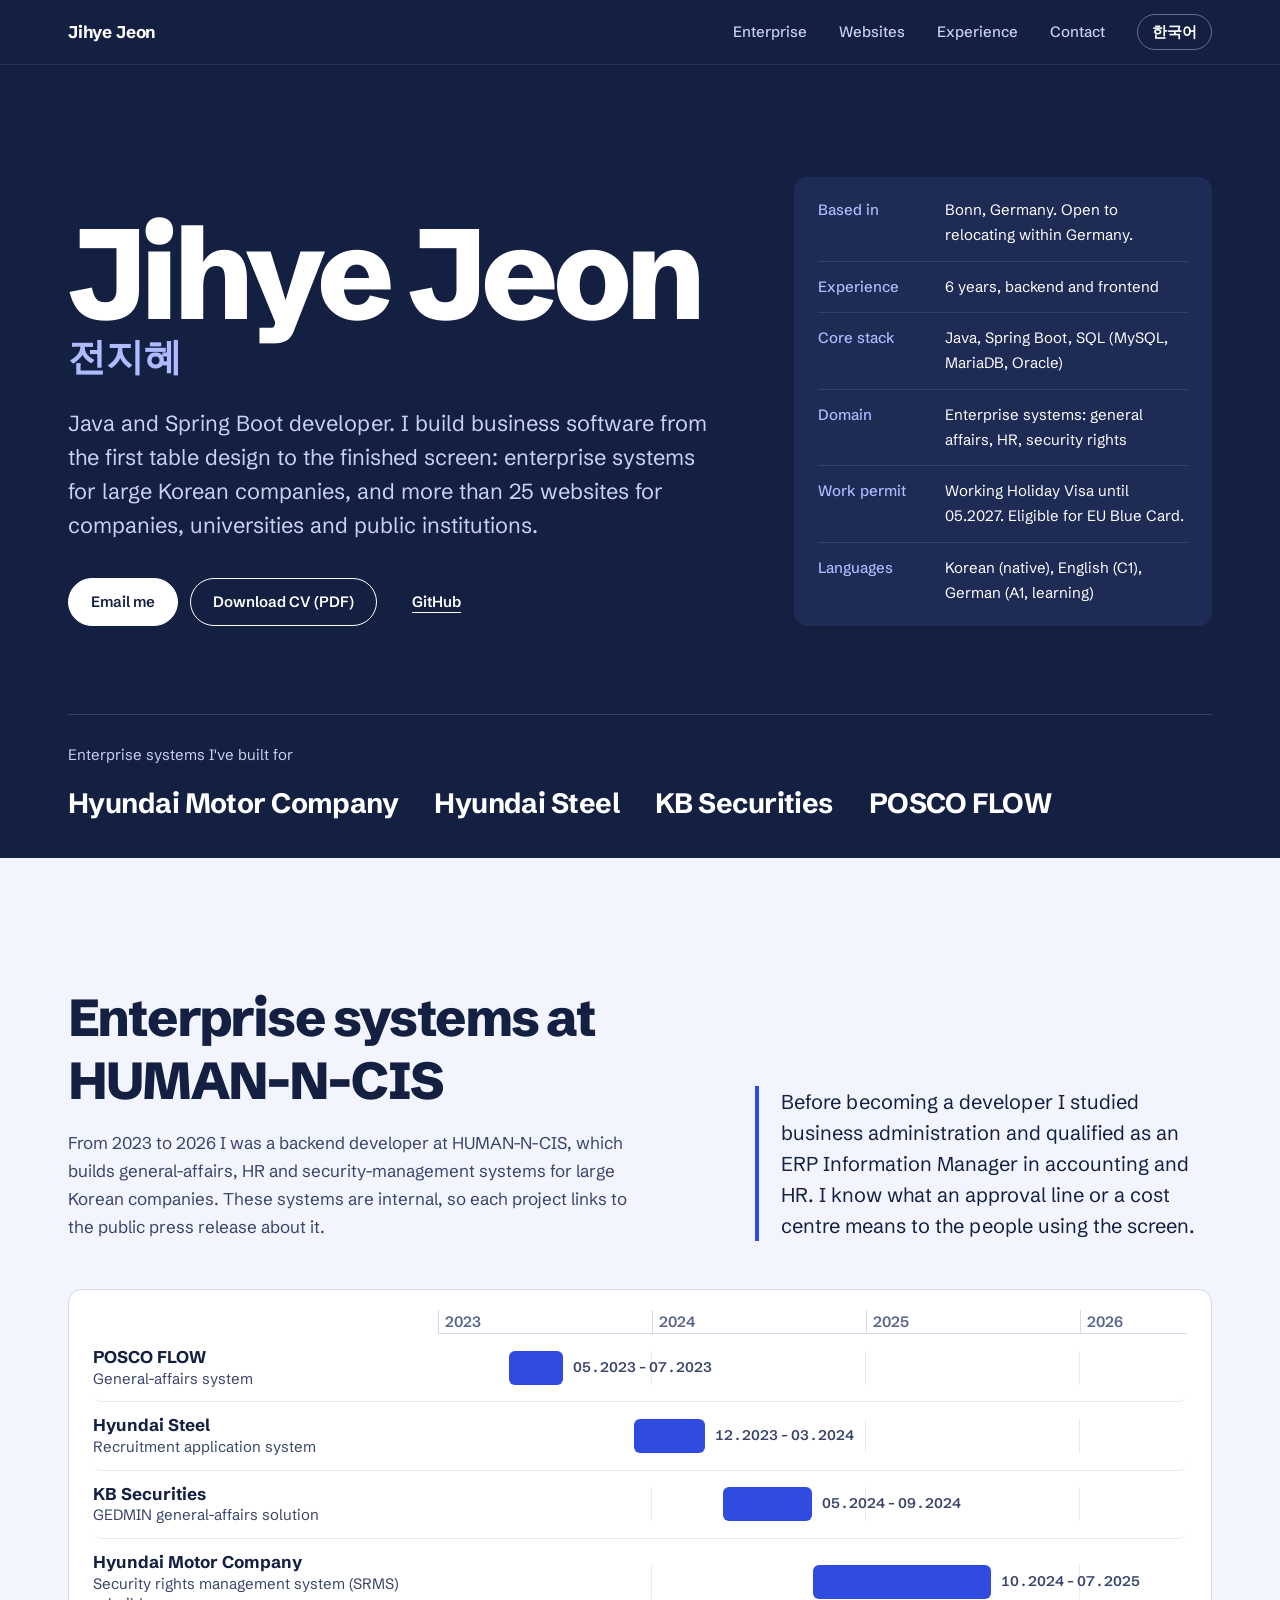
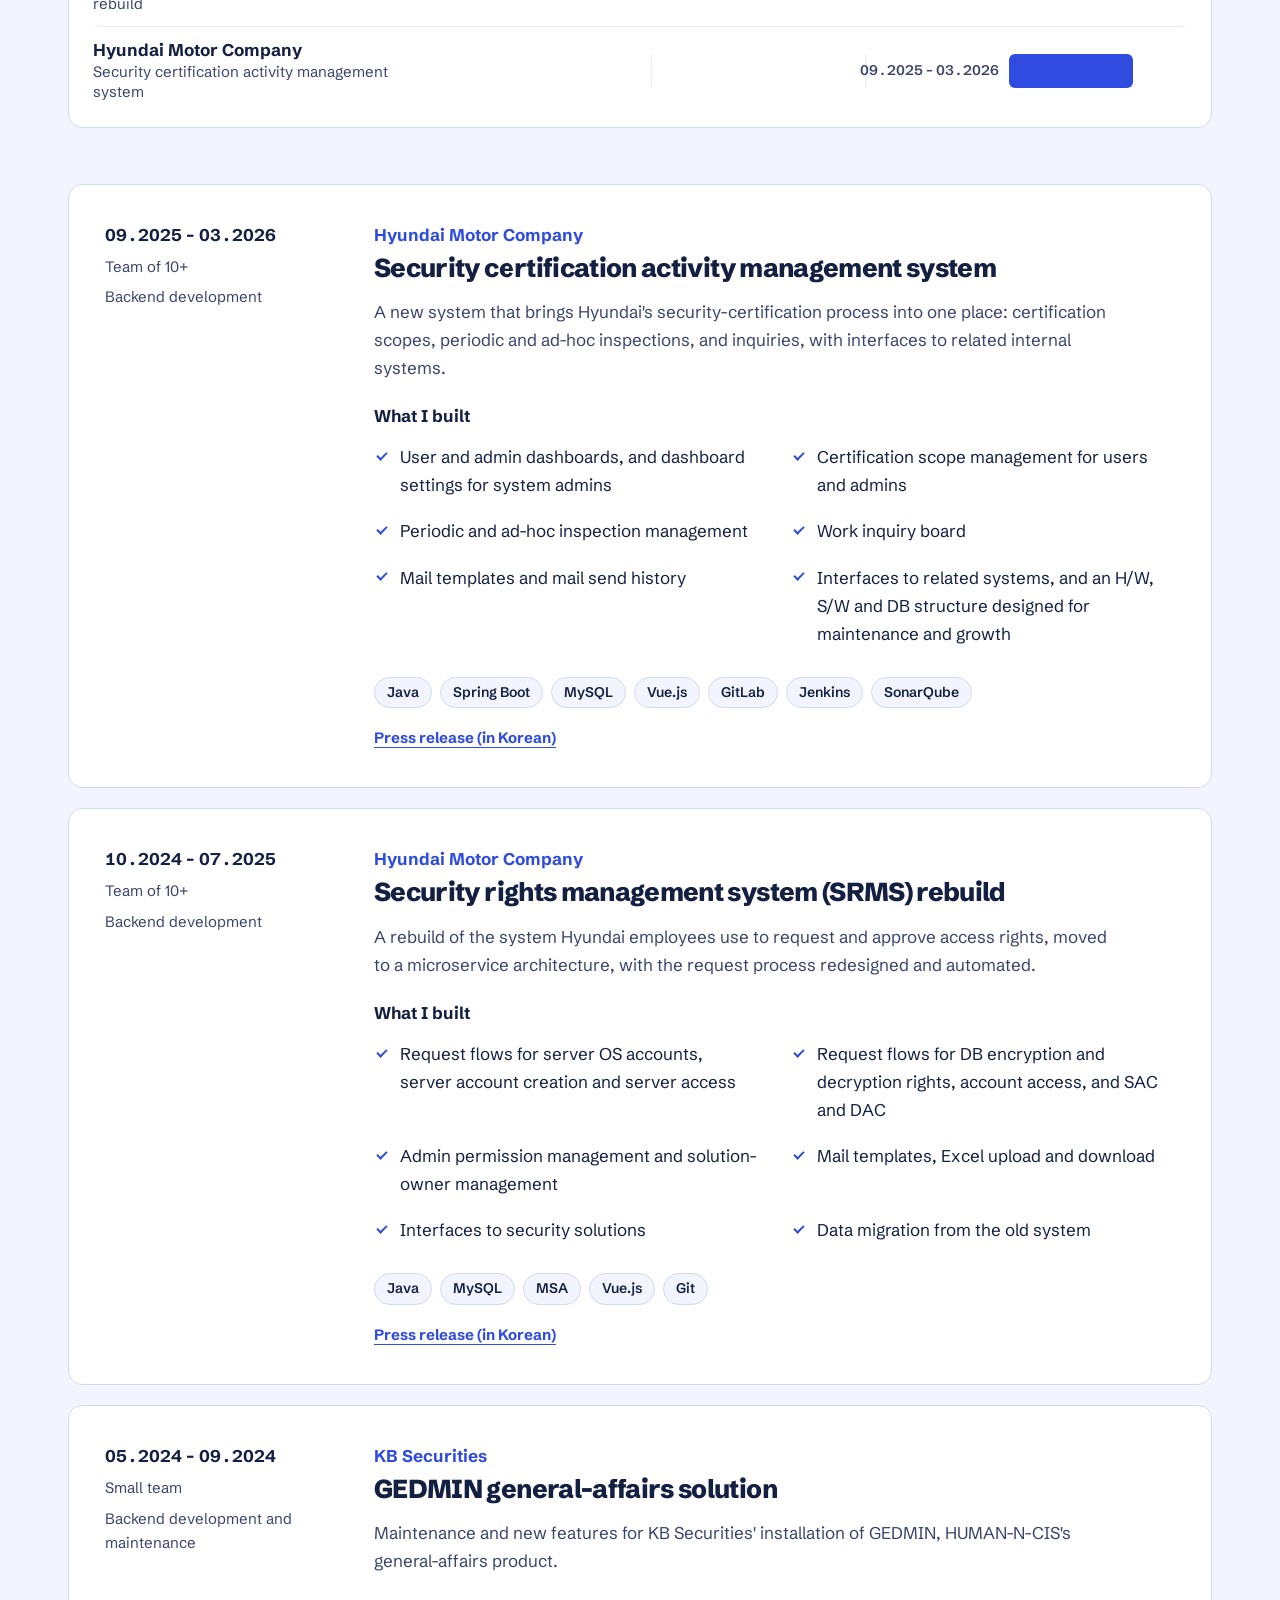
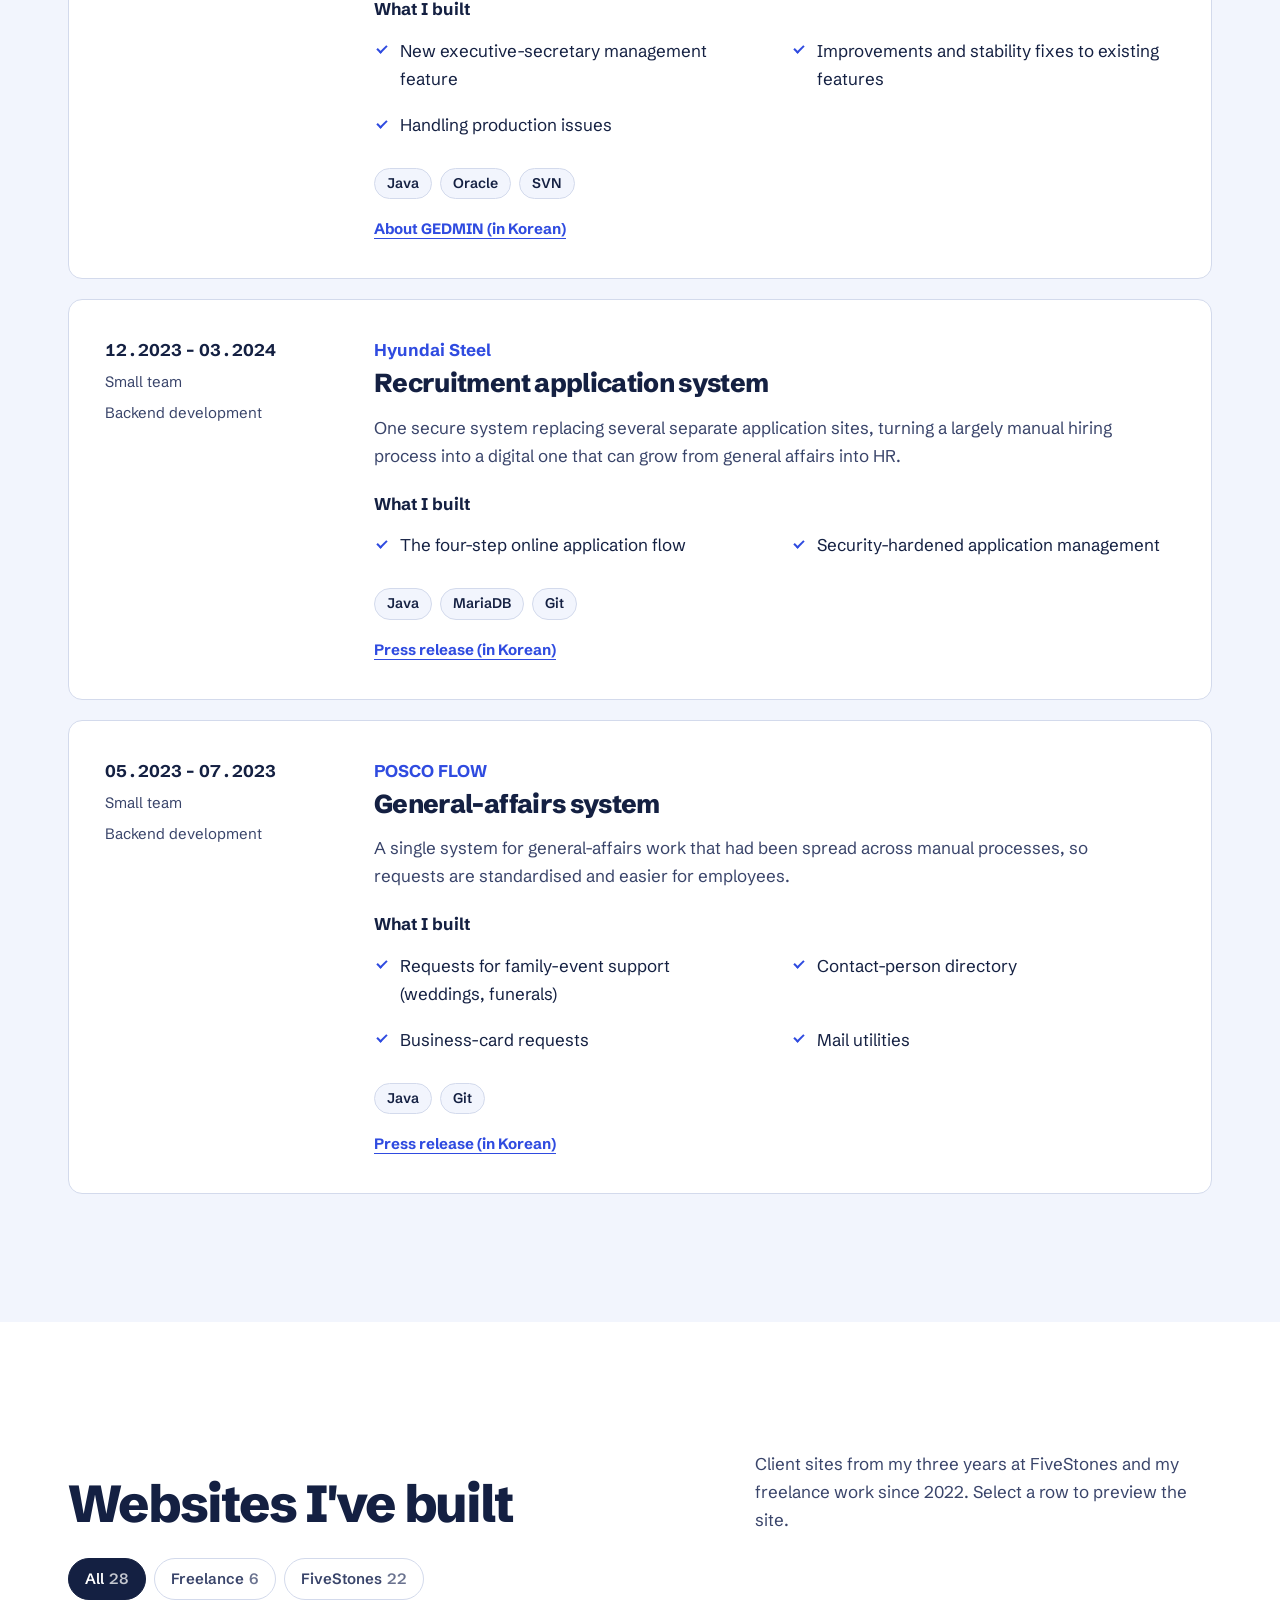
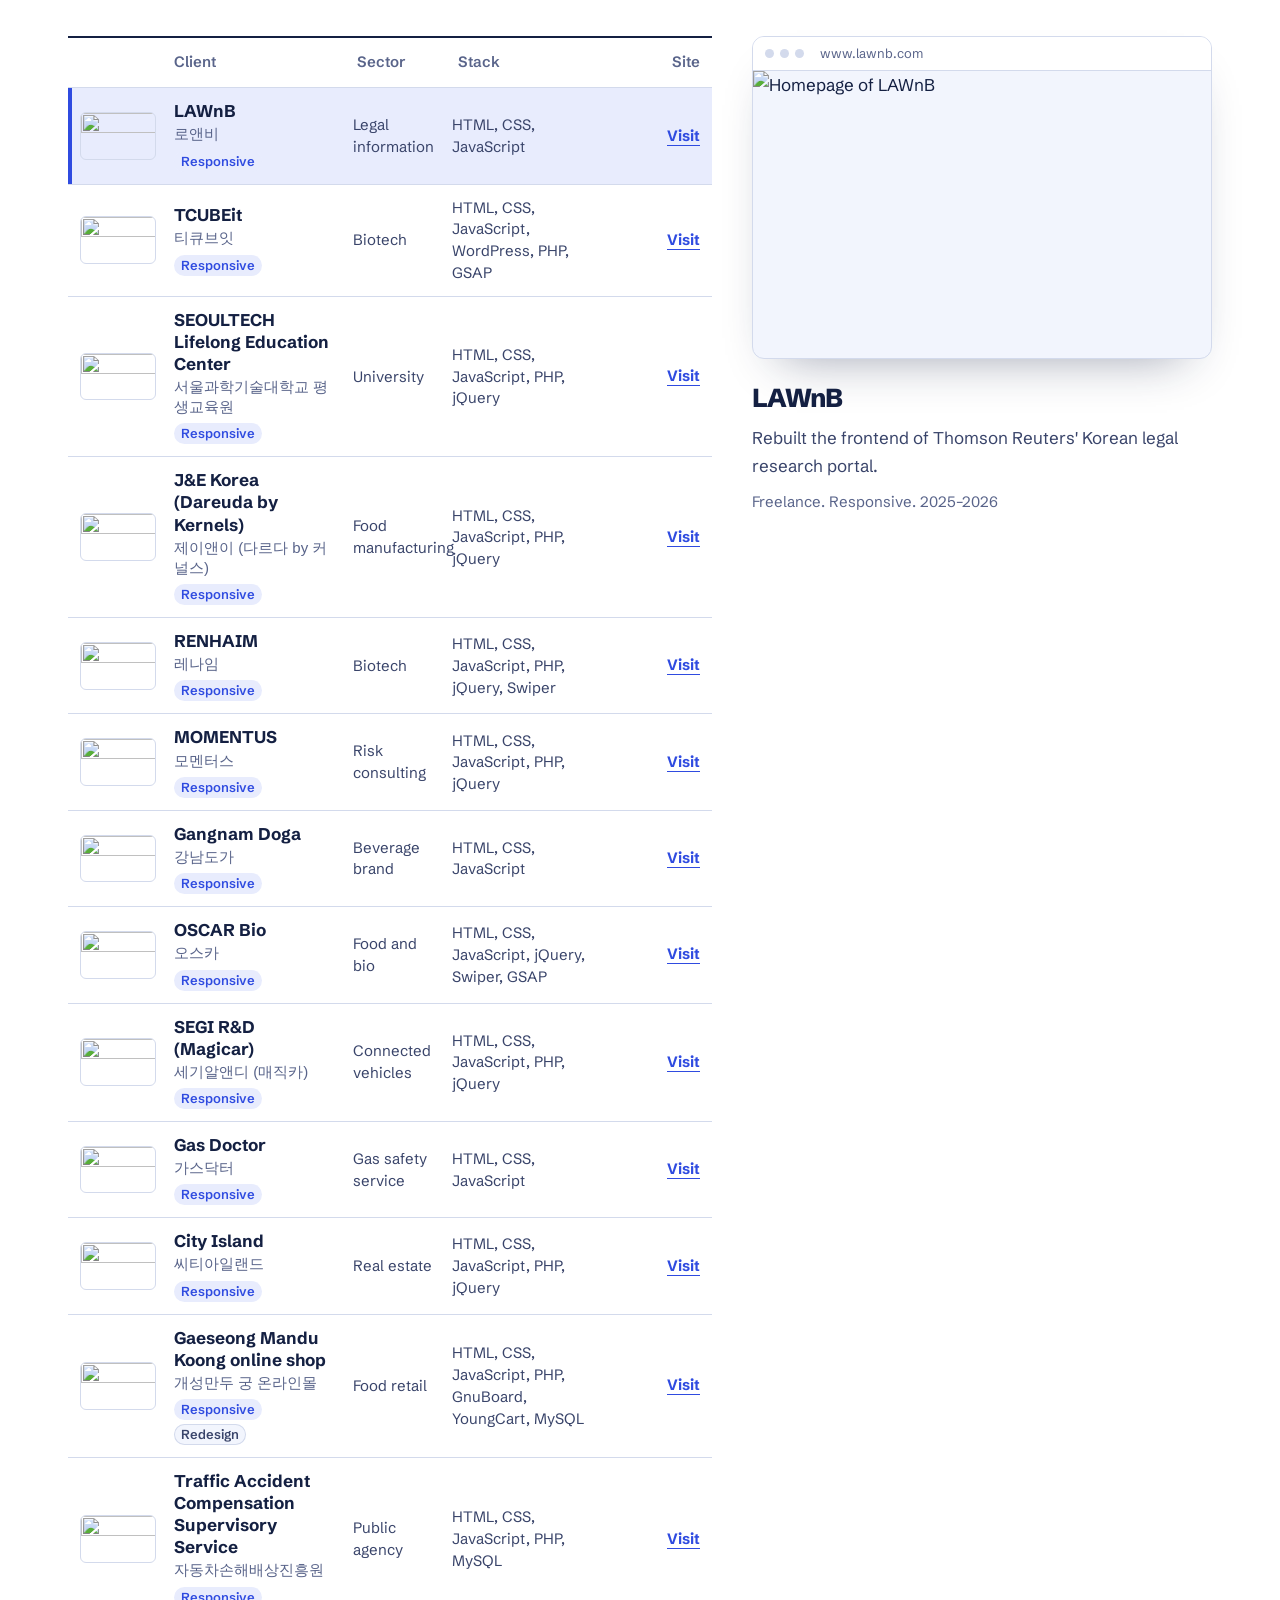
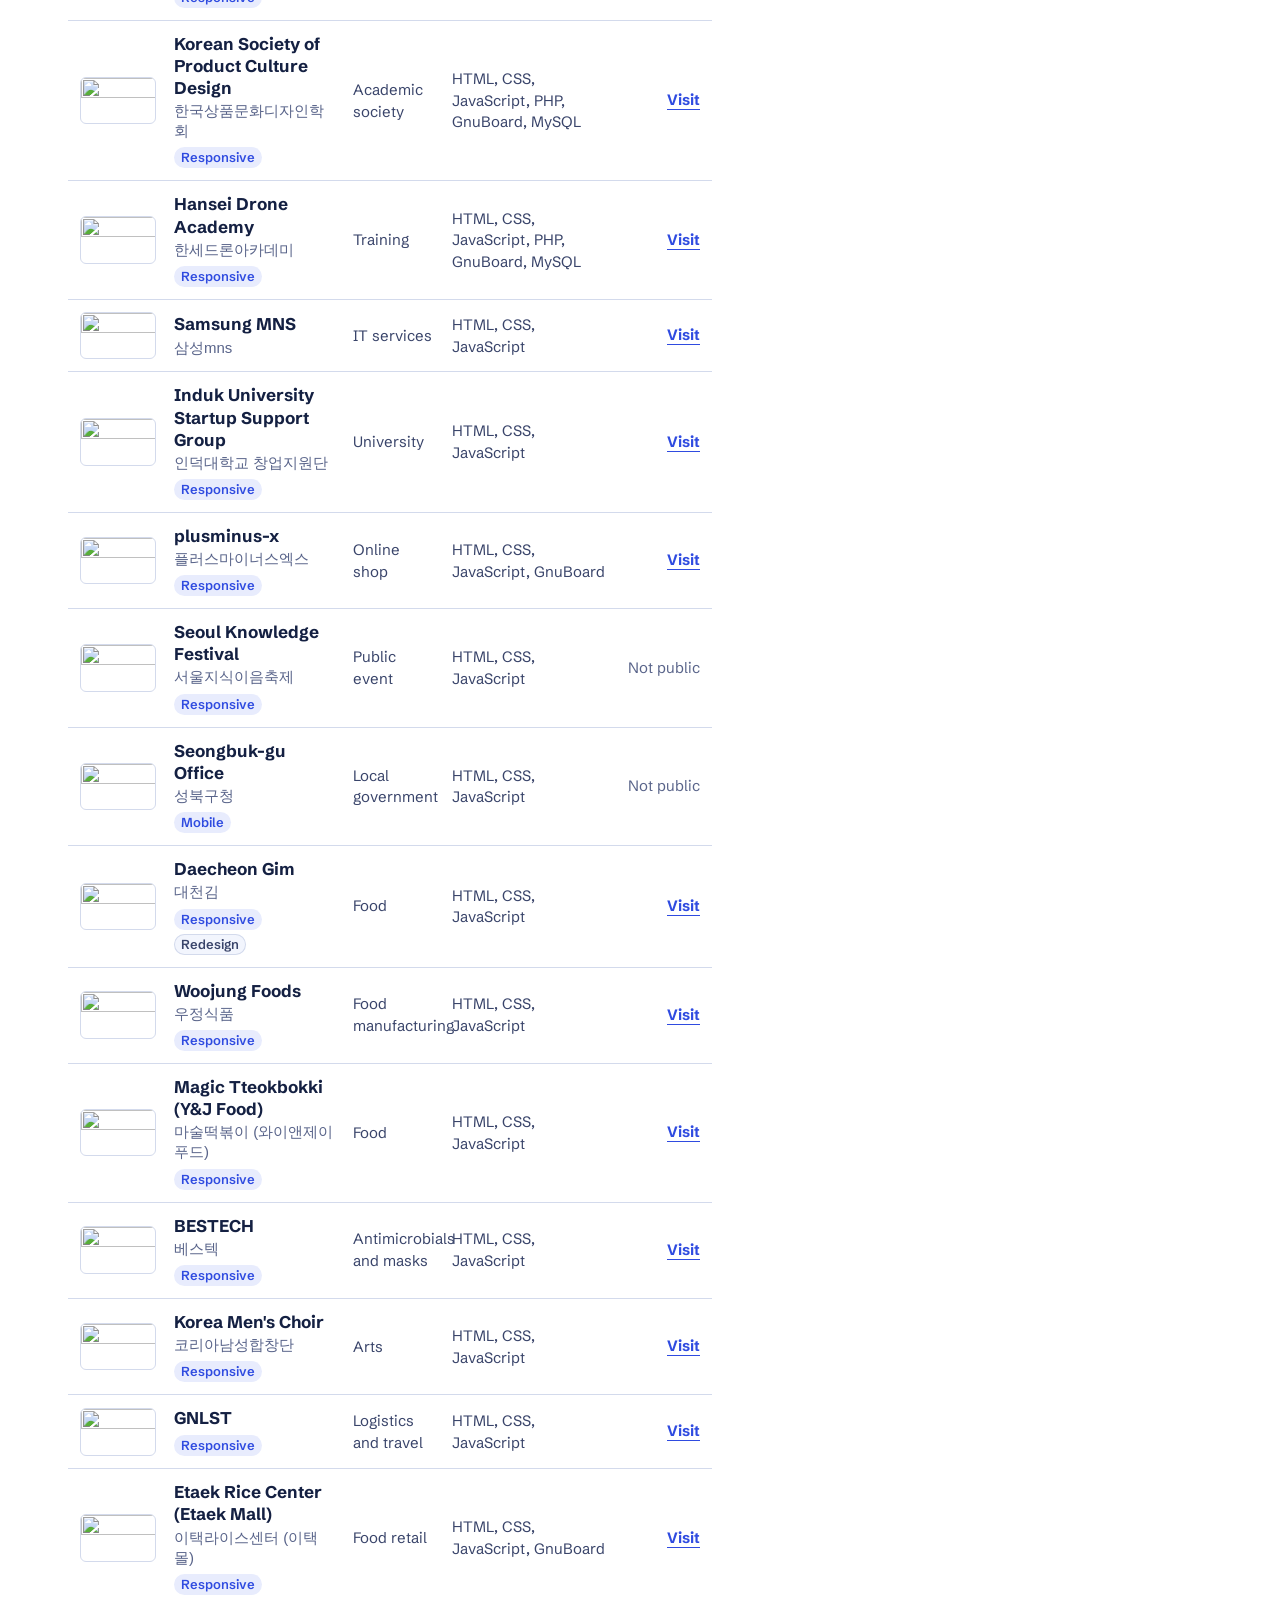
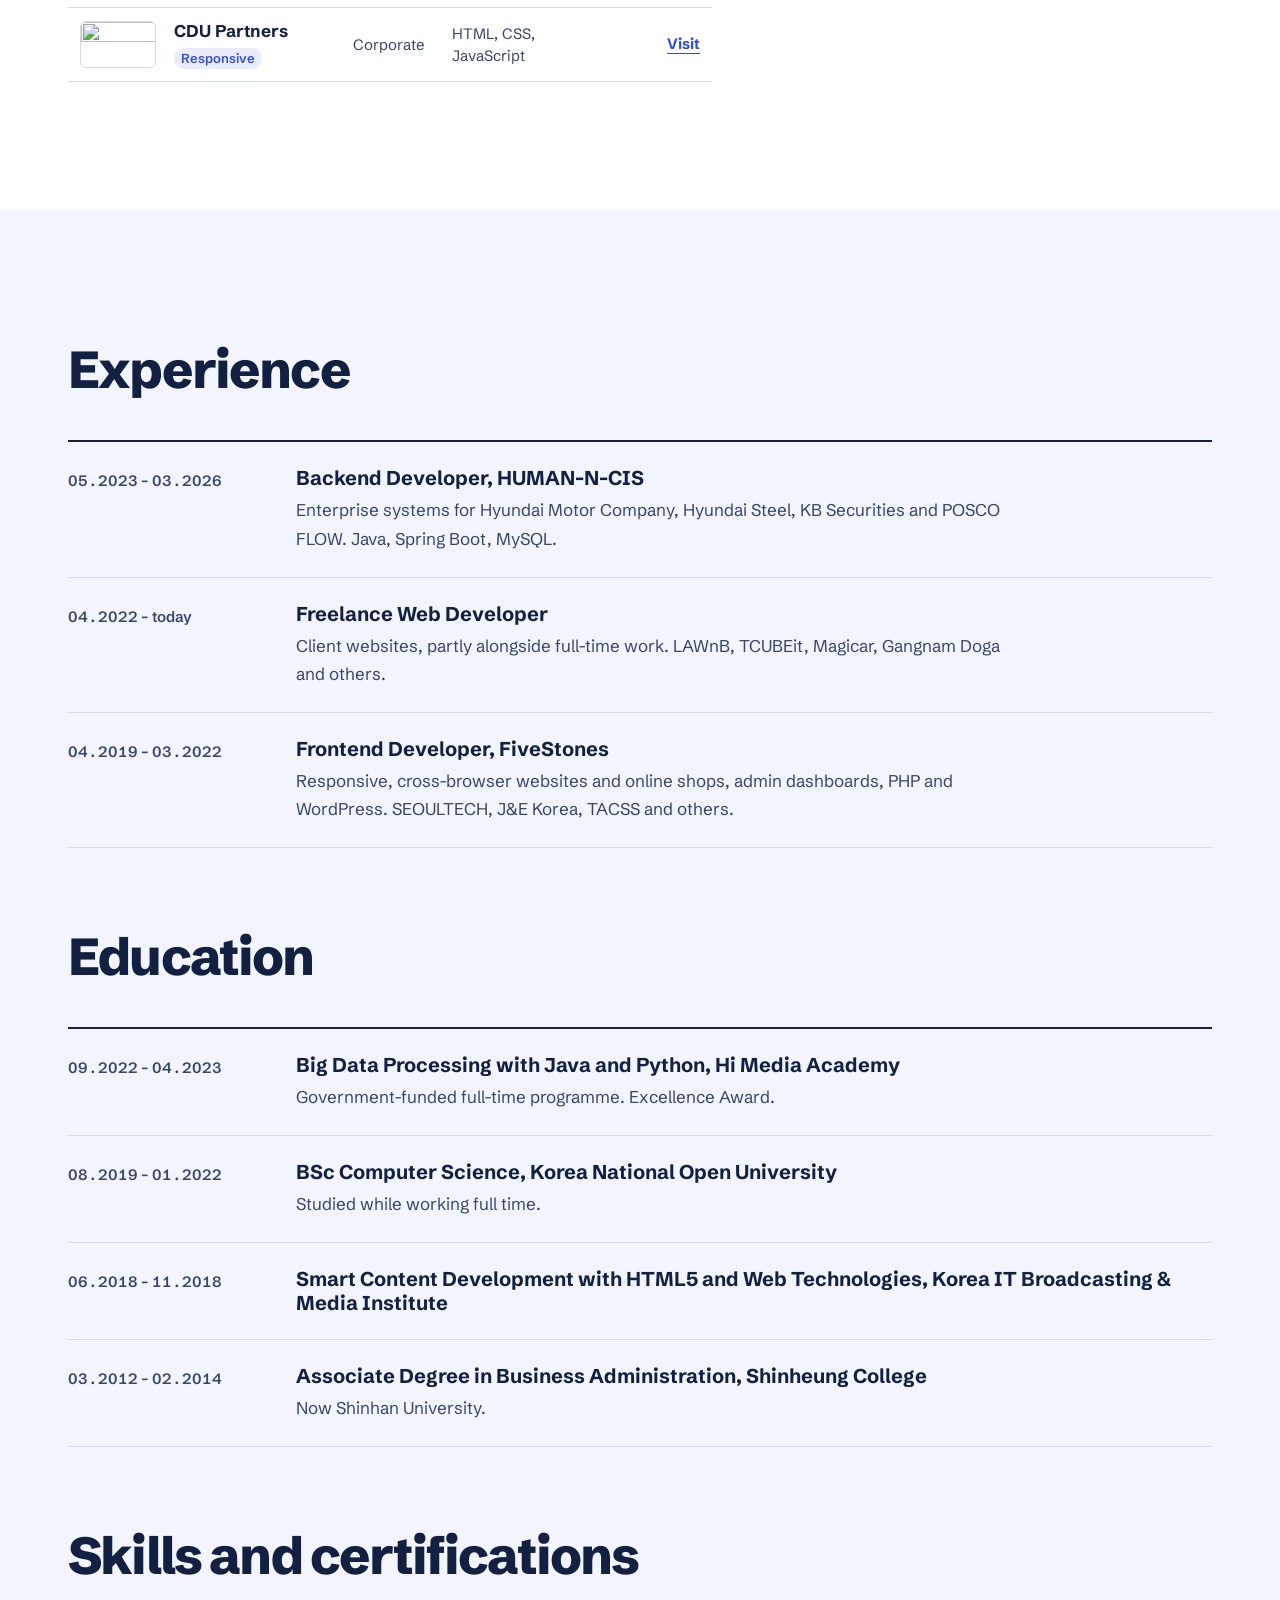
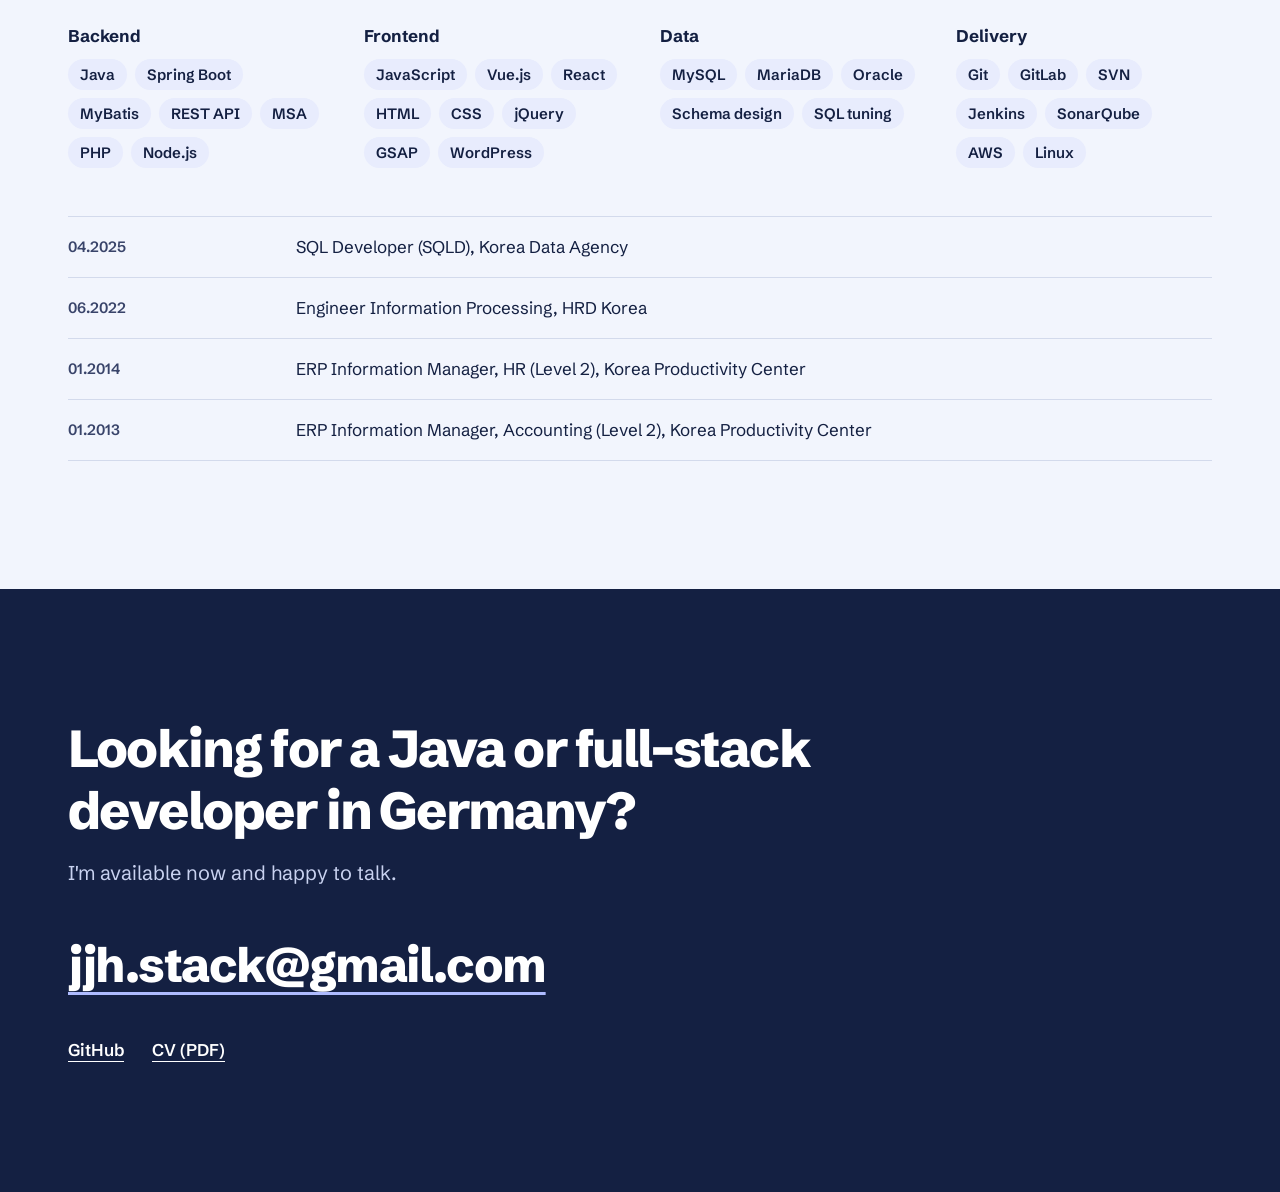
==== commit db01c36a: "remove blog button" ====
--- a/index.html
+++ b/index.html
@@ -22,7 +22,7 @@
         <a href="#work" data-i18n="nav.work">Websites</a>
         <a href="#experience" data-i18n="nav.experience">Experience</a>
         <a href="#contact" data-i18n="nav.contact">Contact</a>
-        <a href="/blog/" data-i18n="nav.blog">Blog</a>
+        <a href="/blog/" data-i18n="nav.blog" hidden>Blog</a>
         <button type="button" class="lang" id="lang-toggle"></button>
       </nav>
     </div>
@@ -223,7 +223,7 @@
       <a class="contact__mail" href="mailto:jjh.stack@gmail.com">jjh.stack@gmail.com</a>
       <p class="contact__links">
         <a href="https://github.com/jjhStack" rel="noopener">GitHub</a>
-        <a href="/blog/" data-i18n="ct.blog">Blog</a>
+        <a href="/blog/" data-i18n="ct.blog" hidden>Blog</a>
         <a href="assets/CV_JihyeJeon.pdf" download data-i18n="ct.cv">CV (PDF)</a>
       </p>
     </div>
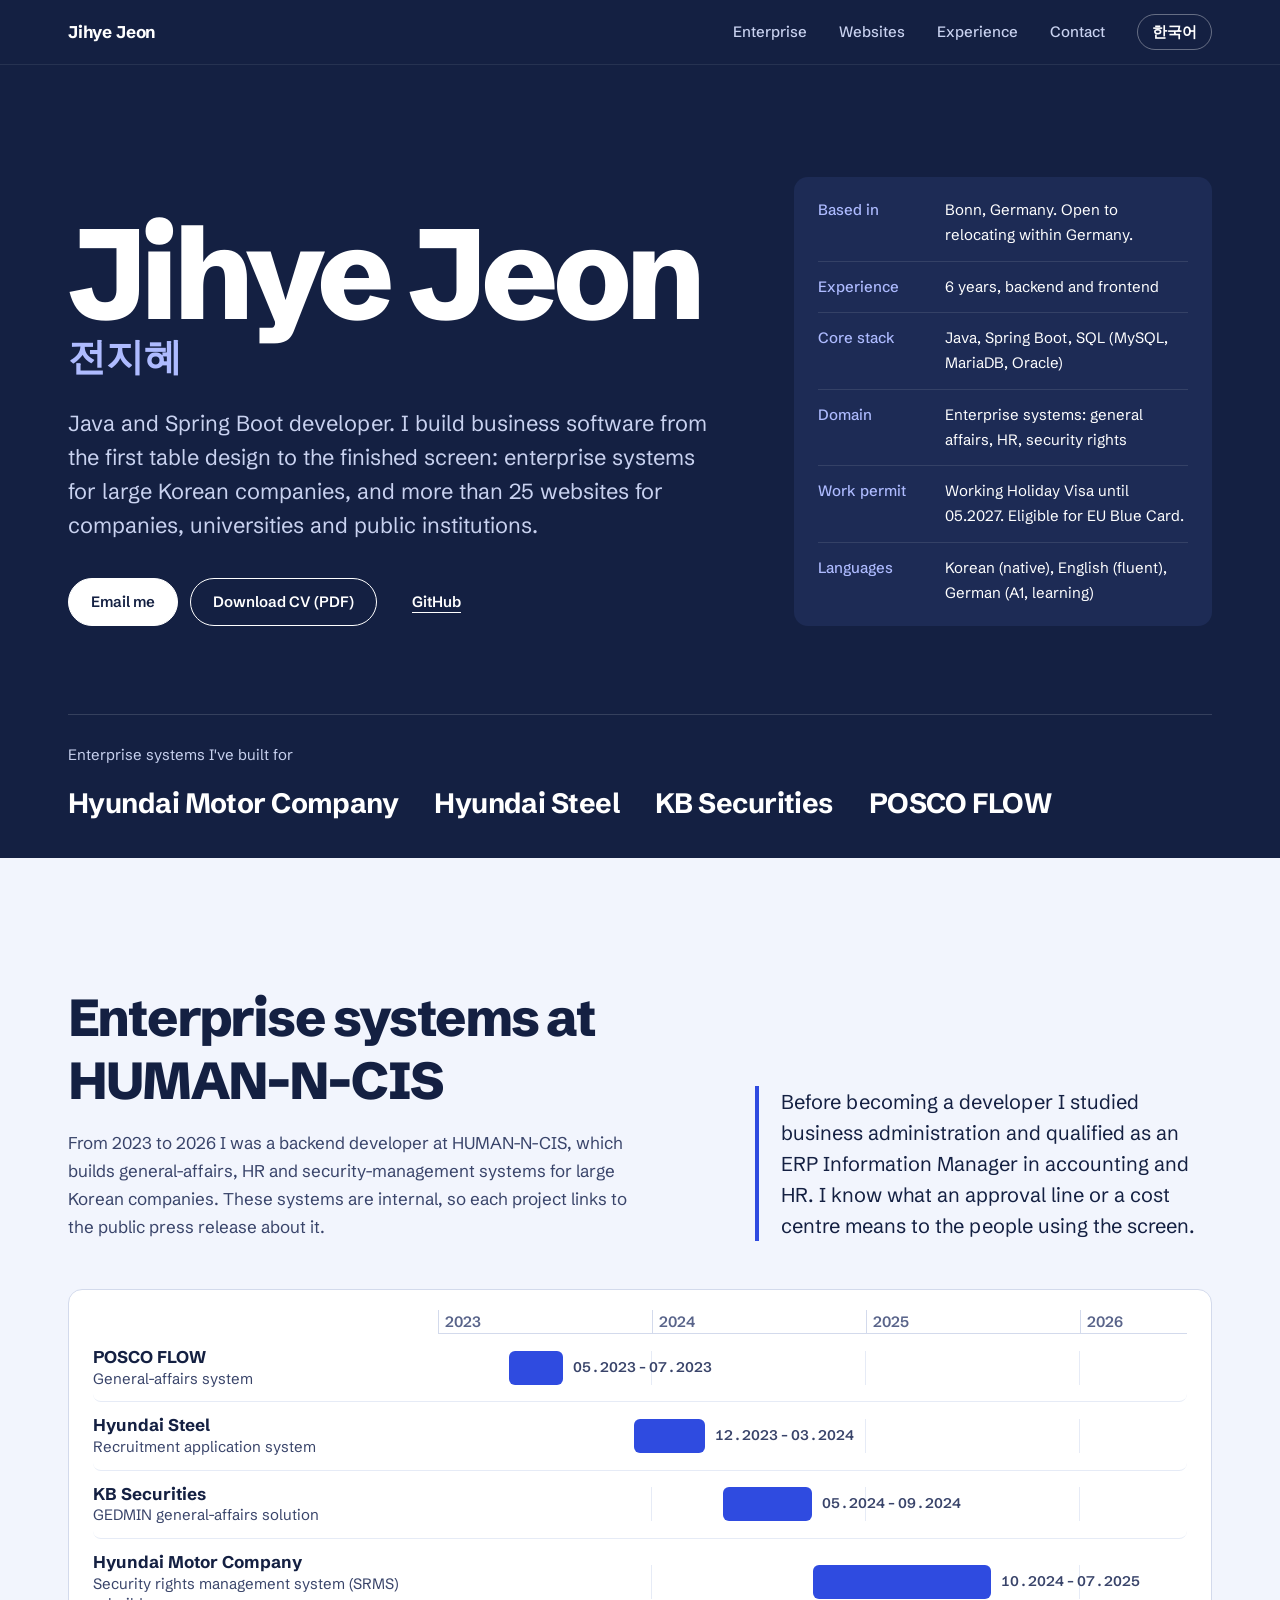
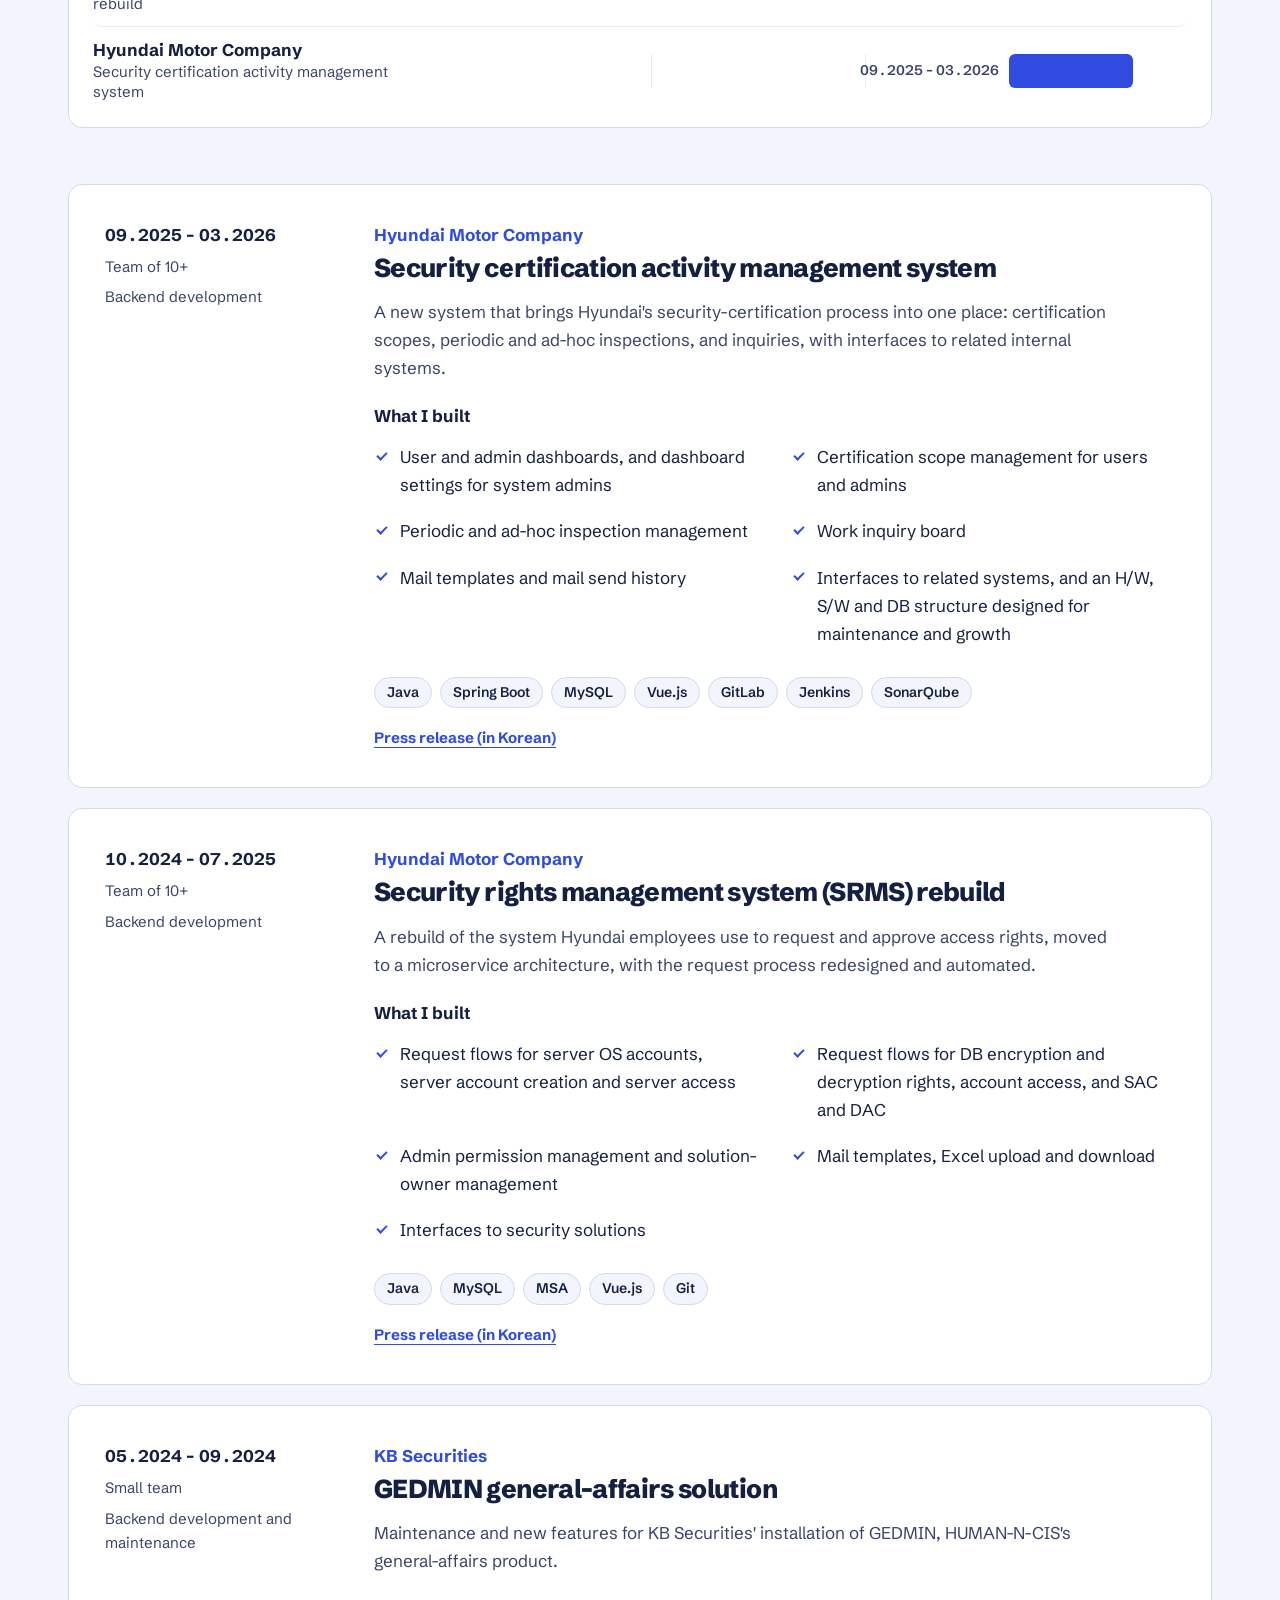
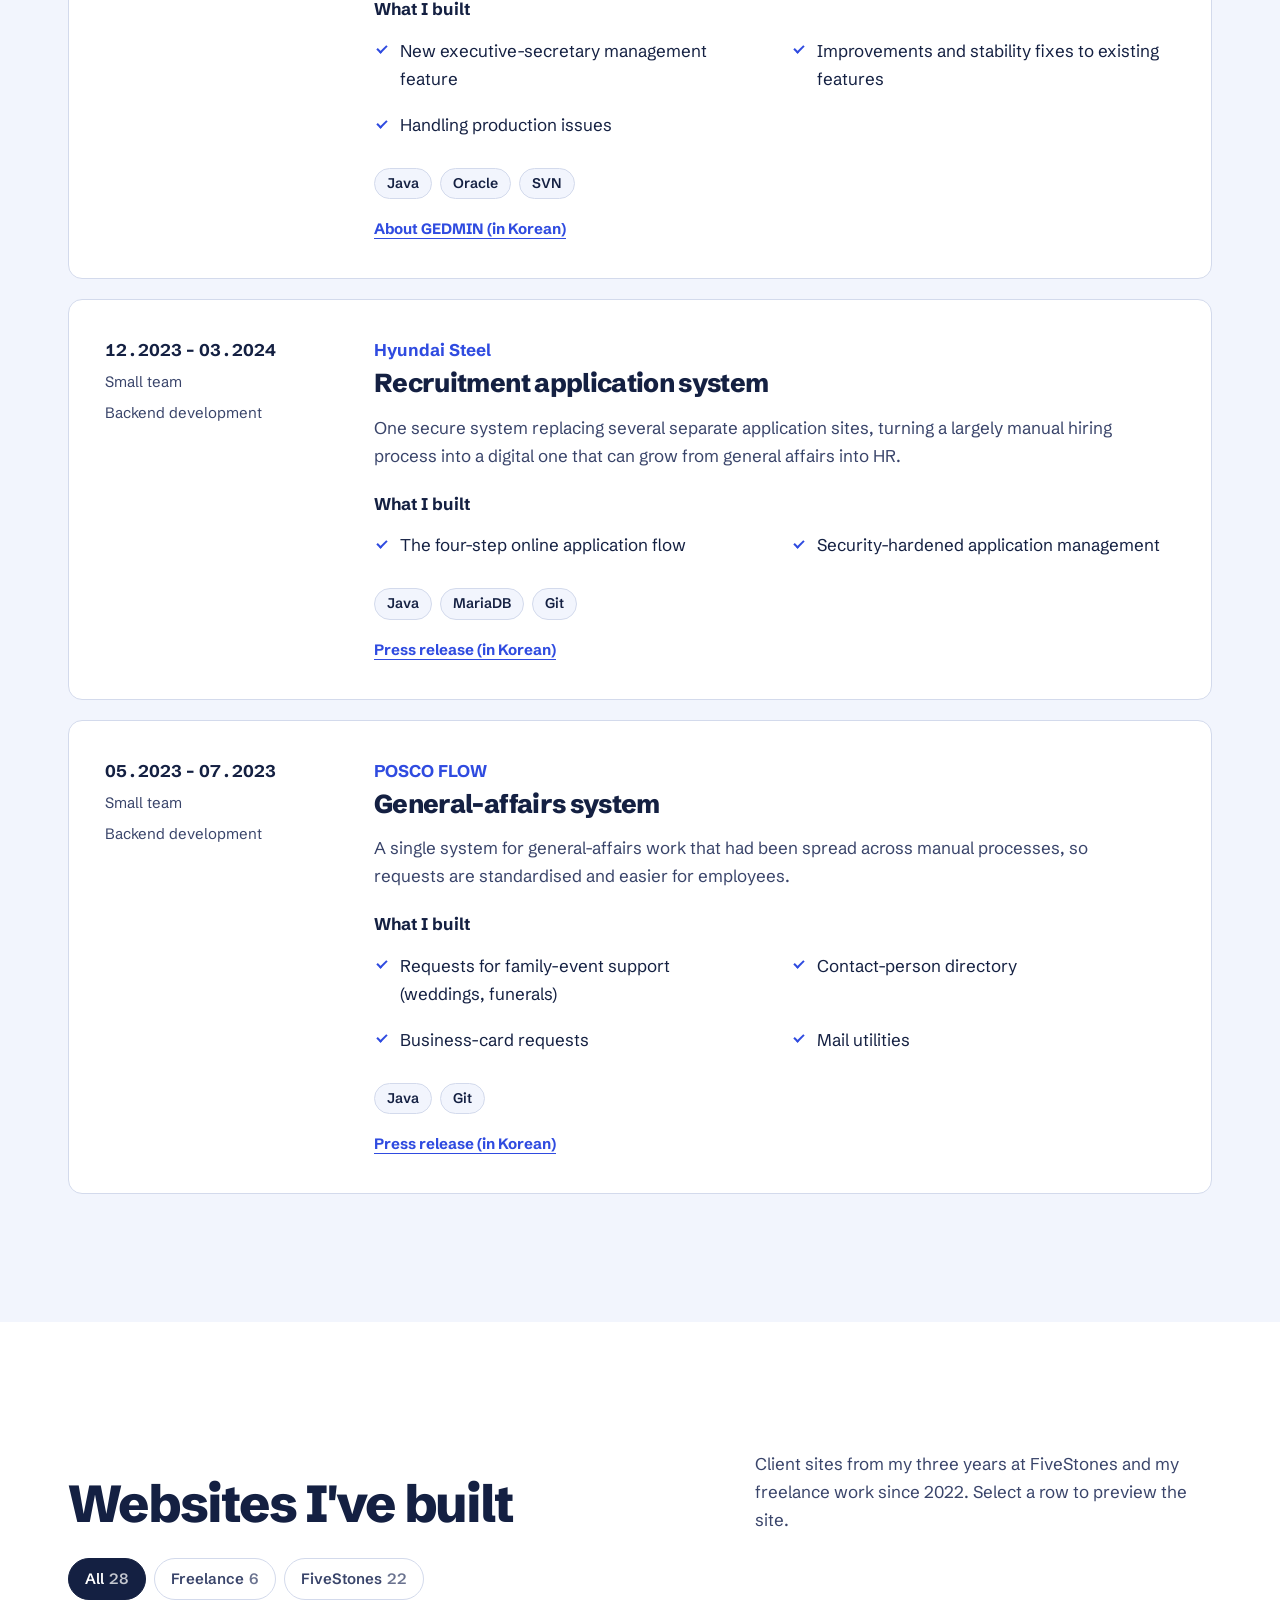
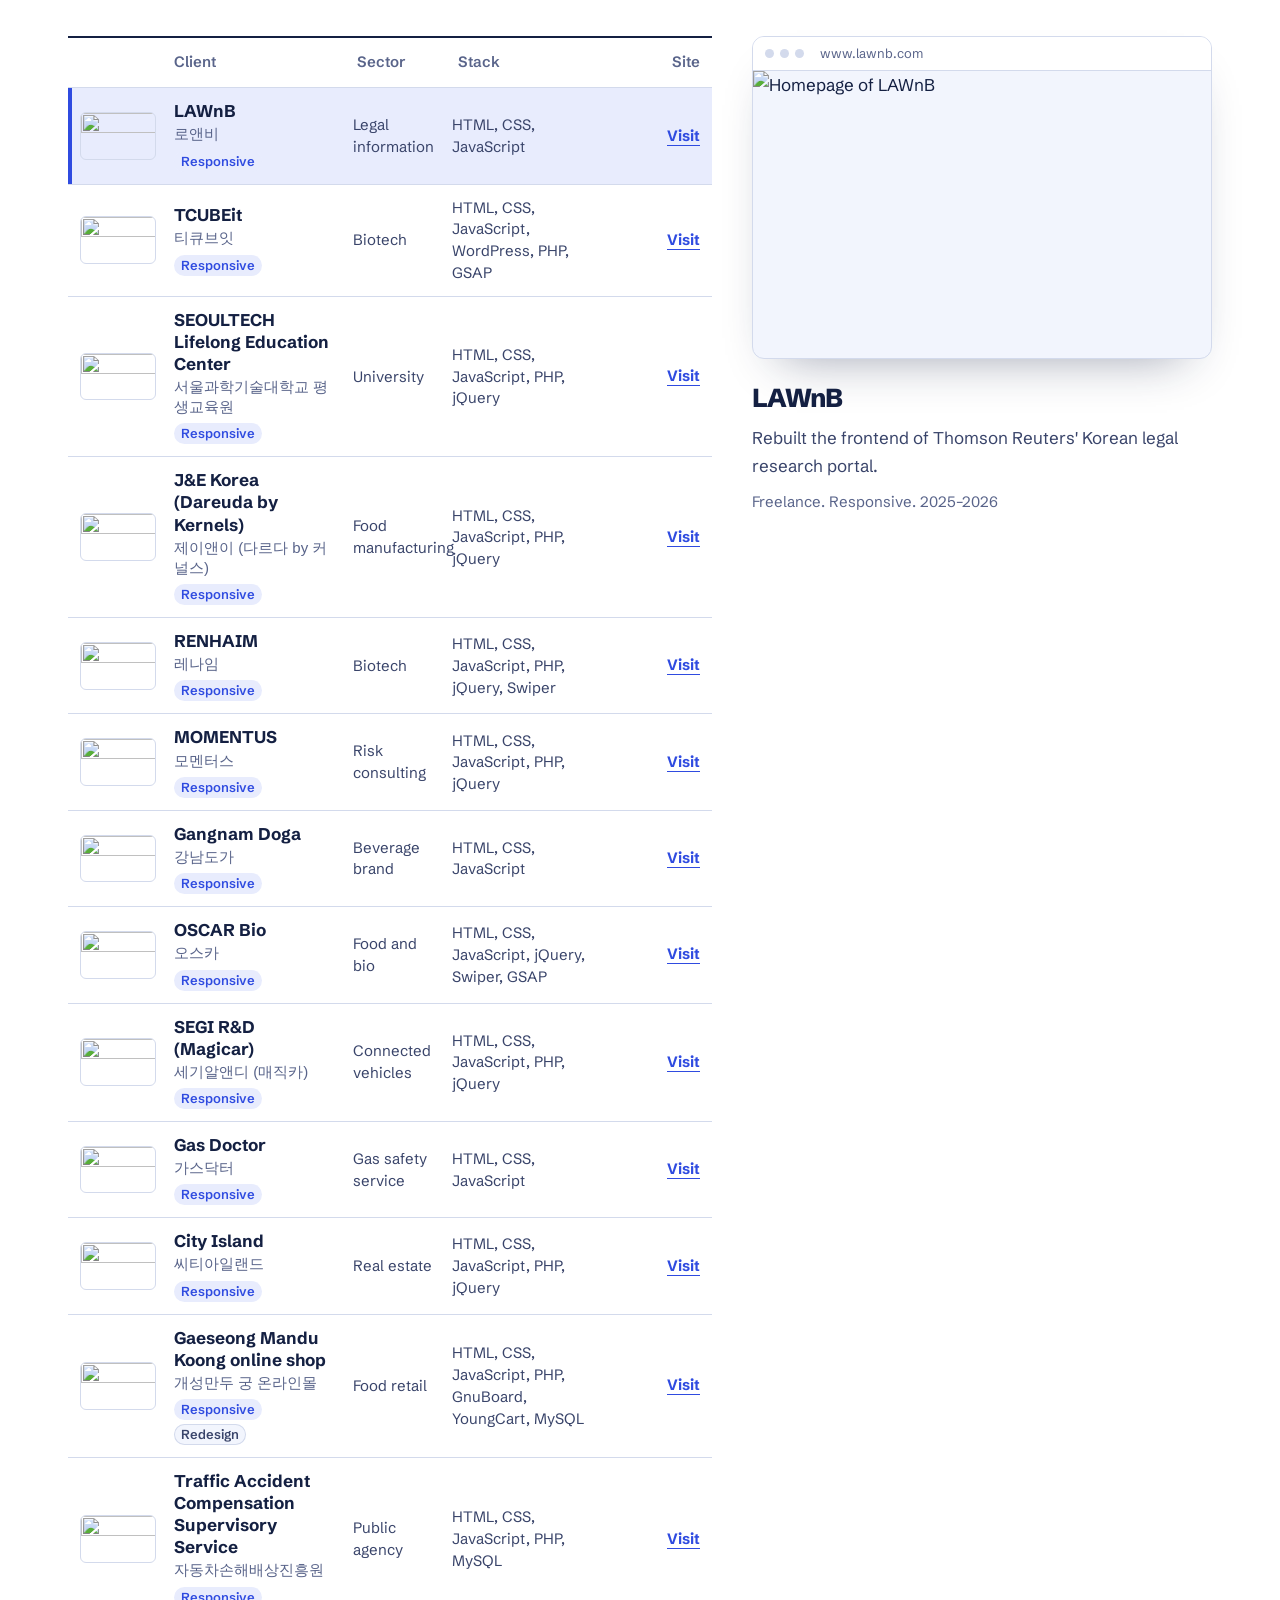
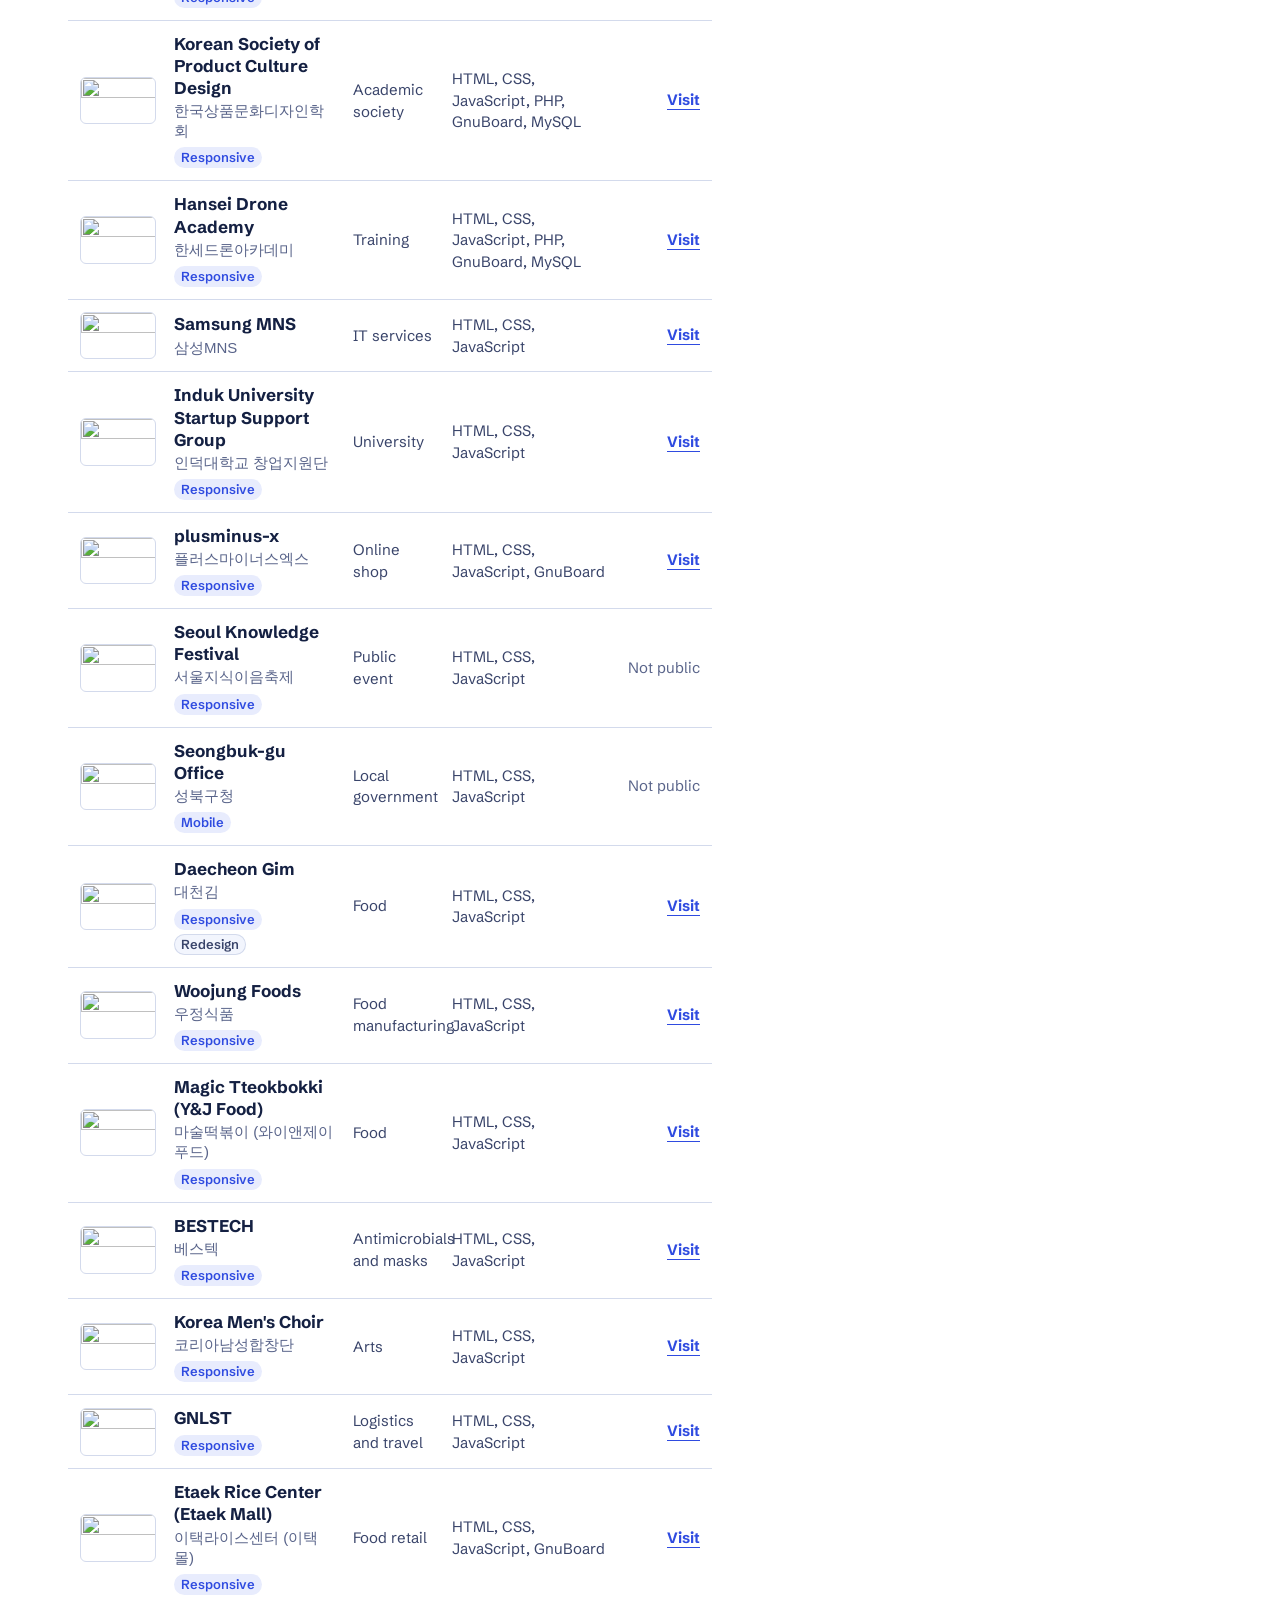
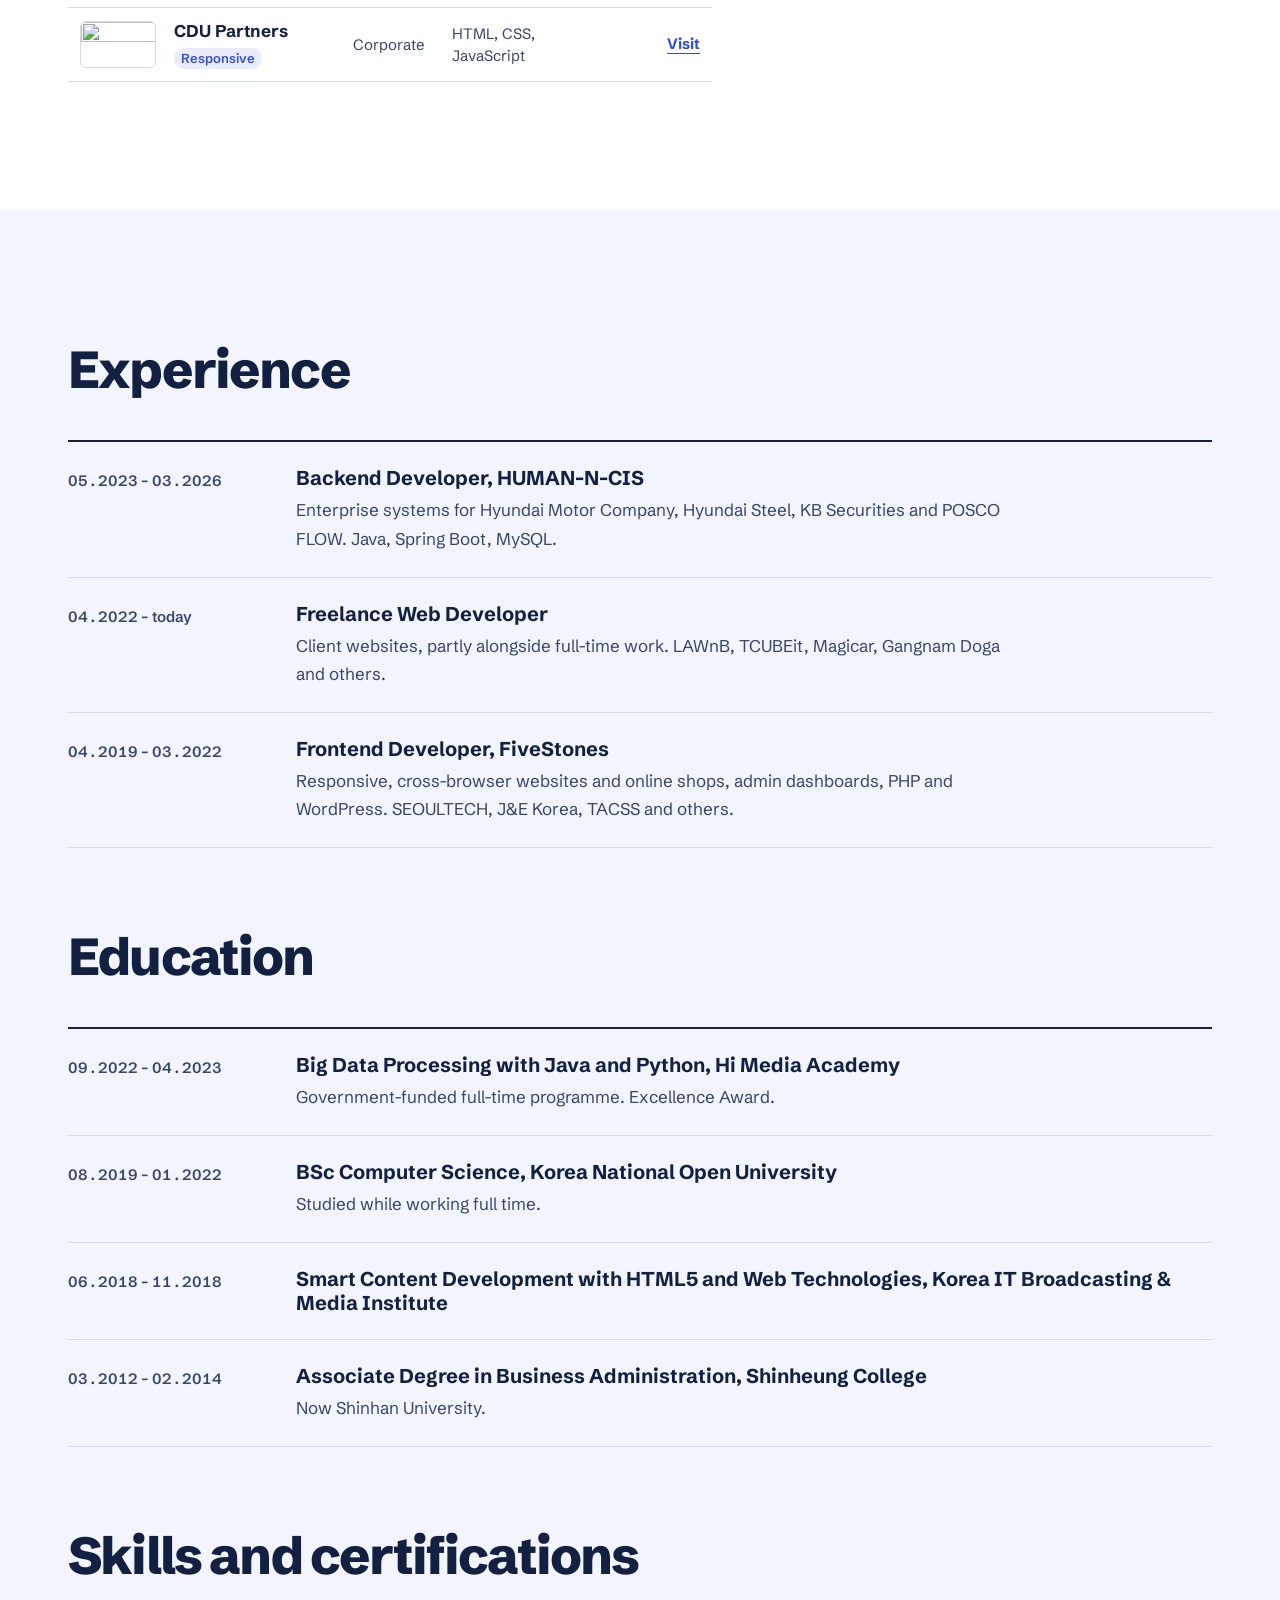
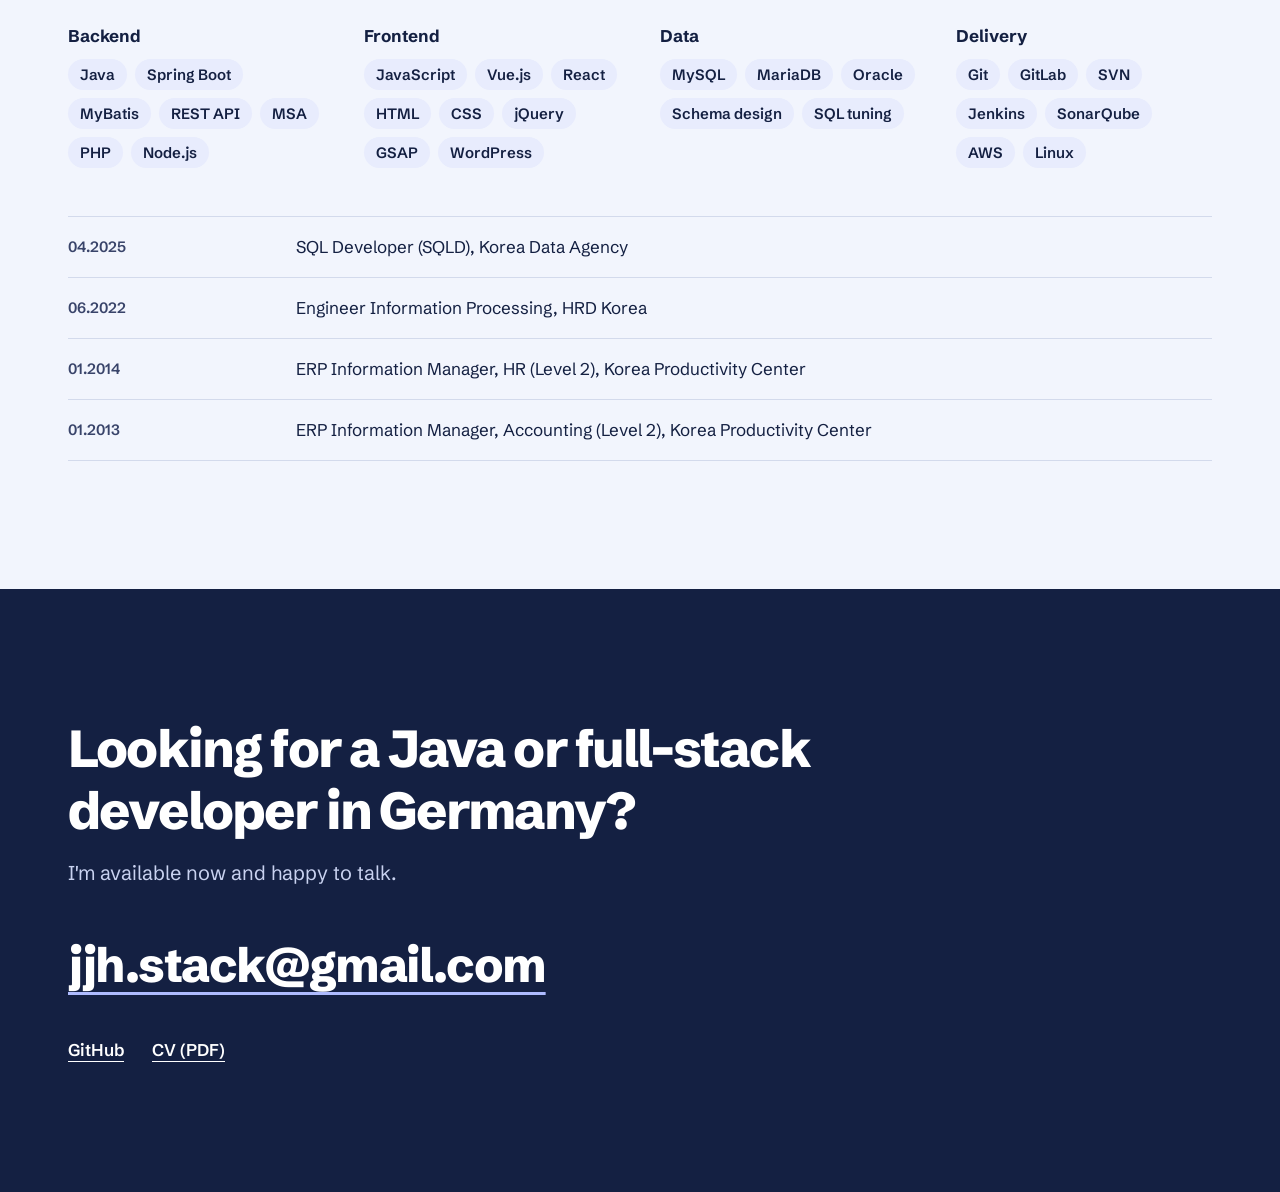
==== commit c93cf884: "edit" ====
--- a/index.html
+++ b/index.html
@@ -5,6 +5,22 @@
   <meta name="viewport" content="width=device-width, initial-scale=1">
   <title>Jihye Jeon, Java Developer</title>
   <meta name="description" content="Jihye Jeon (전지혜) is a Java and Spring Boot developer in Bonn, Germany, with six years of experience building enterprise systems and websites.">
+  <link rel="icon" href="/favicon.ico" sizes="48x48">
+  <link rel="icon" href="/assets/icons/favicon.svg" type="image/svg+xml">
+  <link rel="icon" href="/assets/icons/favicon-32.png" type="image/png" sizes="32x32">
+  <link rel="apple-touch-icon" href="/assets/icons/apple-touch-icon.png">
+  <link rel="manifest" href="/site.webmanifest">
+  <meta name="theme-color" content="#142042">
+  <link rel="canonical" href="https://jjhstack.github.io/">
+  <meta property="og:type" content="website">
+  <meta property="og:url" content="https://jjhstack.github.io/">
+  <meta property="og:title" content="Jihye Jeon (전지혜), Java Developer">
+  <meta property="og:description" content="Java and Spring Boot developer in Bonn, Germany. Enterprise systems for Hyundai Motor and KB Securities, and more than 25 websites.">
+  <meta property="og:image" content="https://jjhstack.github.io/assets/og-image.jpg">
+  <meta property="og:image:width" content="1200">
+  <meta property="og:image:height" content="630">
+  <meta property="og:image:alt" content="Jihye Jeon, Java and Spring Boot developer, with screenshots of portfolio websites">
+  <meta name="twitter:card" content="summary_large_image">
   <link rel="preconnect" href="https://fonts.googleapis.com">
   <link rel="preconnect" href="https://fonts.gstatic.com" crossorigin>
   <link href="https://fonts.googleapis.com/css2?family=Schibsted+Grotesk:wght@400;500;600;700;800&display=swap" rel="stylesheet">
@@ -55,7 +71,7 @@
         <div><dt data-i18n="rec.stack">Core stack</dt><dd data-i18n="rec.stack.v">Java, Spring Boot, SQL (MySQL, MariaDB, Oracle)</dd></div>
         <div><dt data-i18n="rec.domain">Domain</dt><dd data-i18n="rec.domain.v">Enterprise systems: general affairs, HR, security rights</dd></div>
         <div><dt data-i18n="rec.permit">Work permit</dt><dd data-i18n="rec.permit.v">Working Holiday Visa until 05.2027. Eligible for EU Blue Card.</dd></div>
-        <div><dt data-i18n="rec.lang">Languages</dt><dd data-i18n="rec.lang.v">Korean (native), English (C1), German (A1, learning)</dd></div>
+        <div><dt data-i18n="rec.lang">Languages</dt><dd data-i18n="rec.lang.v">Korean (native), English (fluent), German (A1, learning)</dd></div>
       </dl>
      </div>
      <div class="wrap">
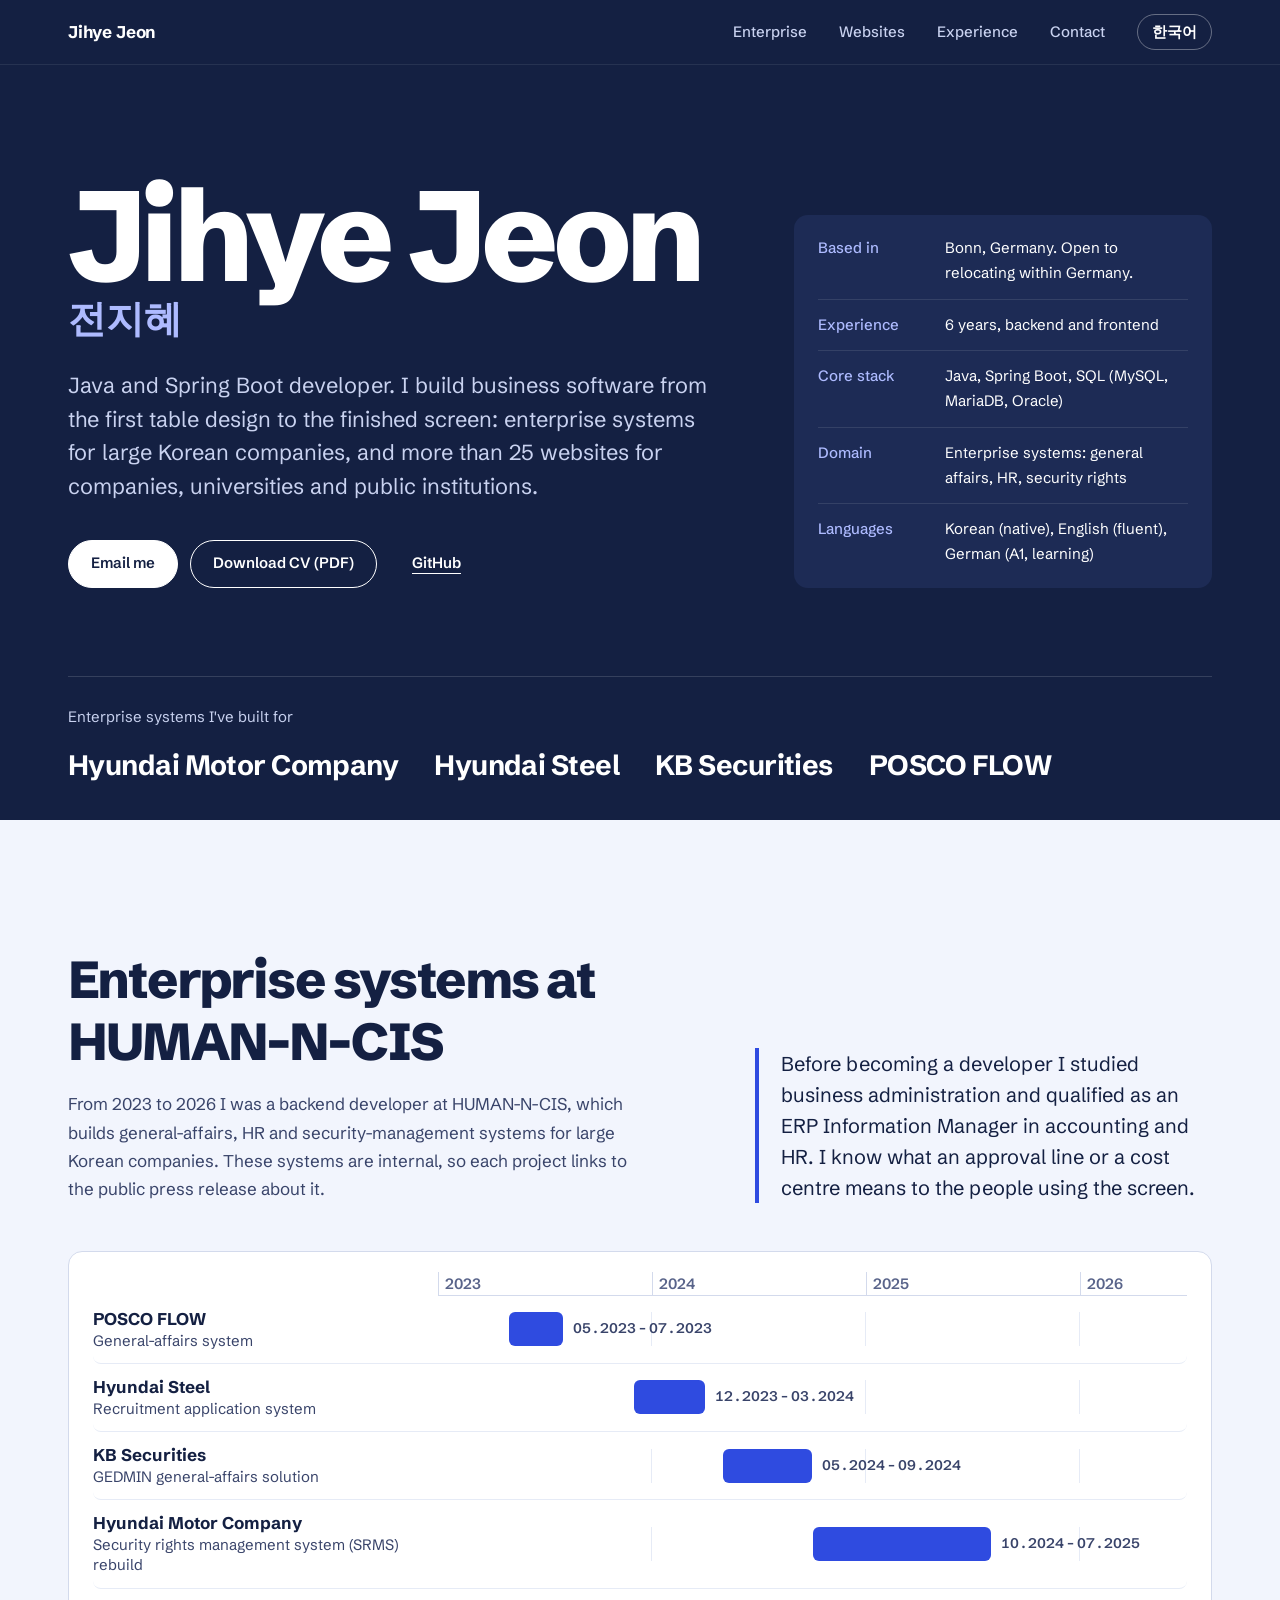
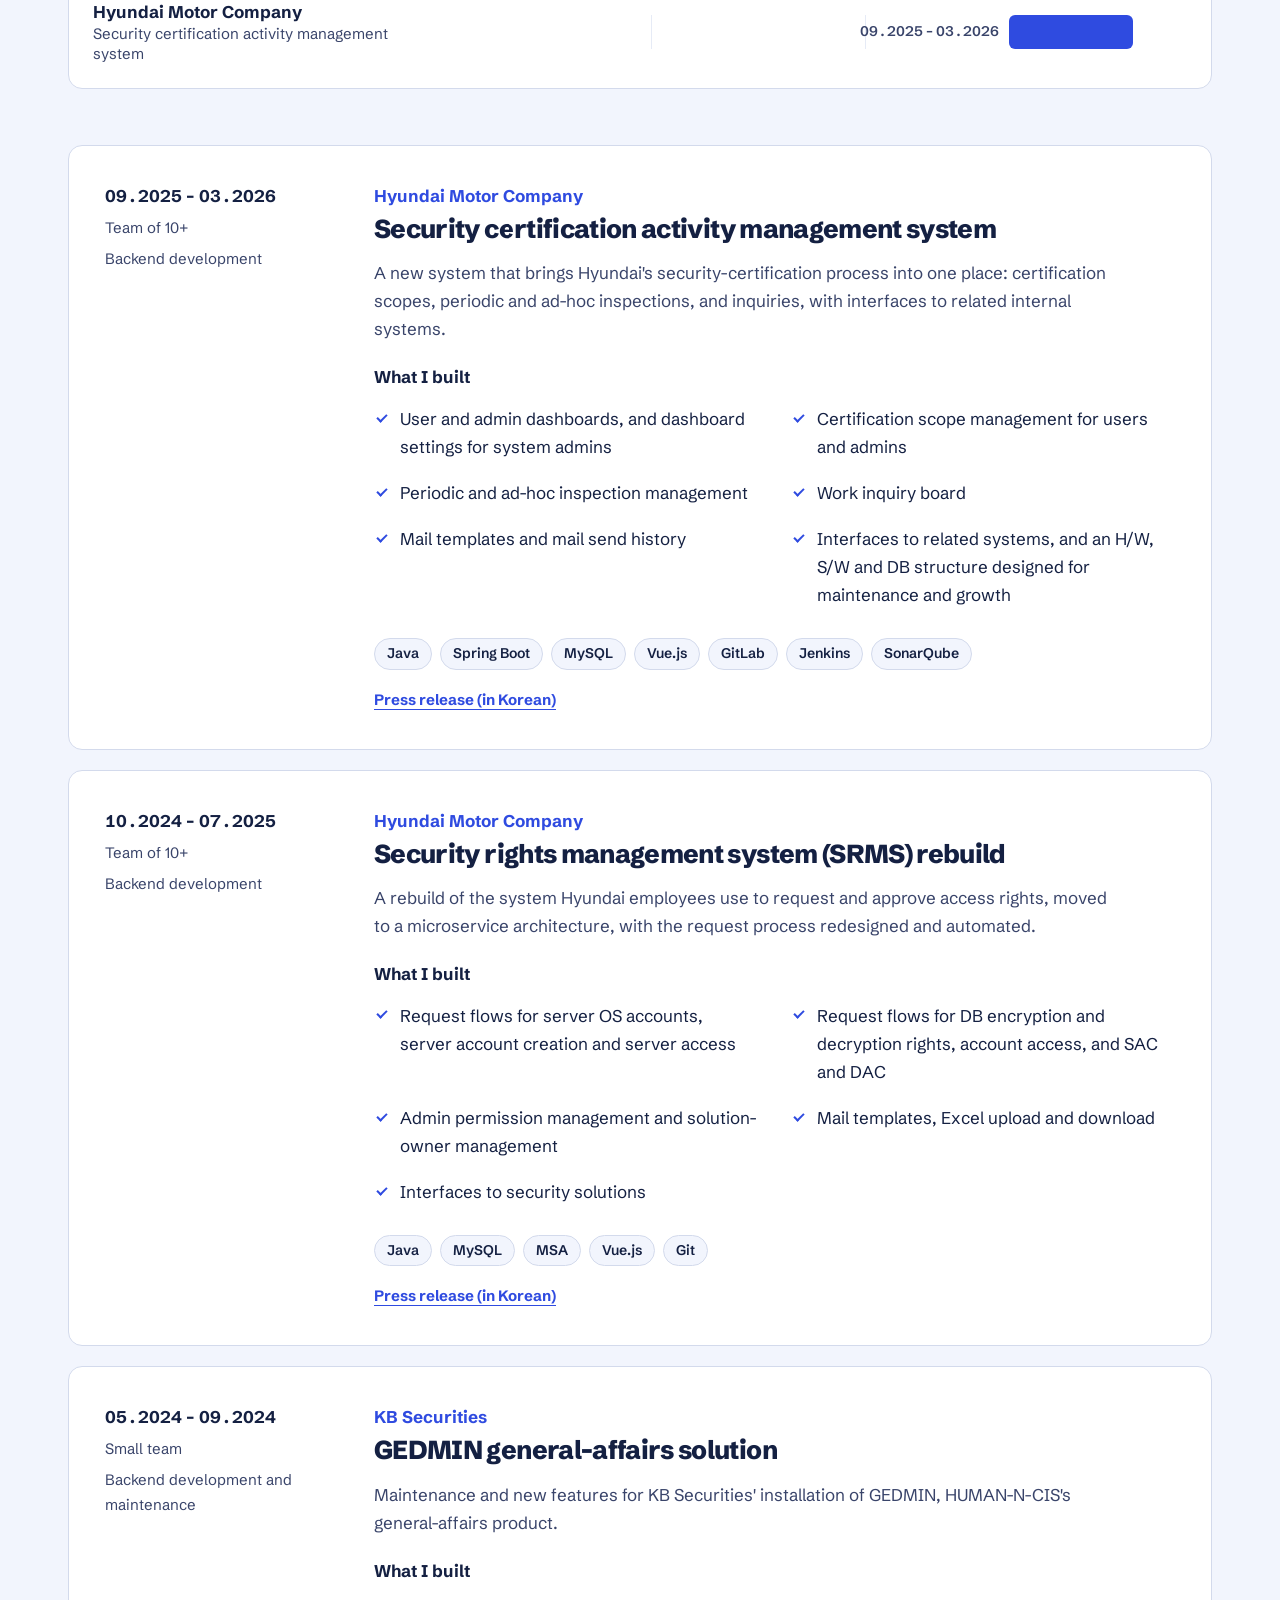
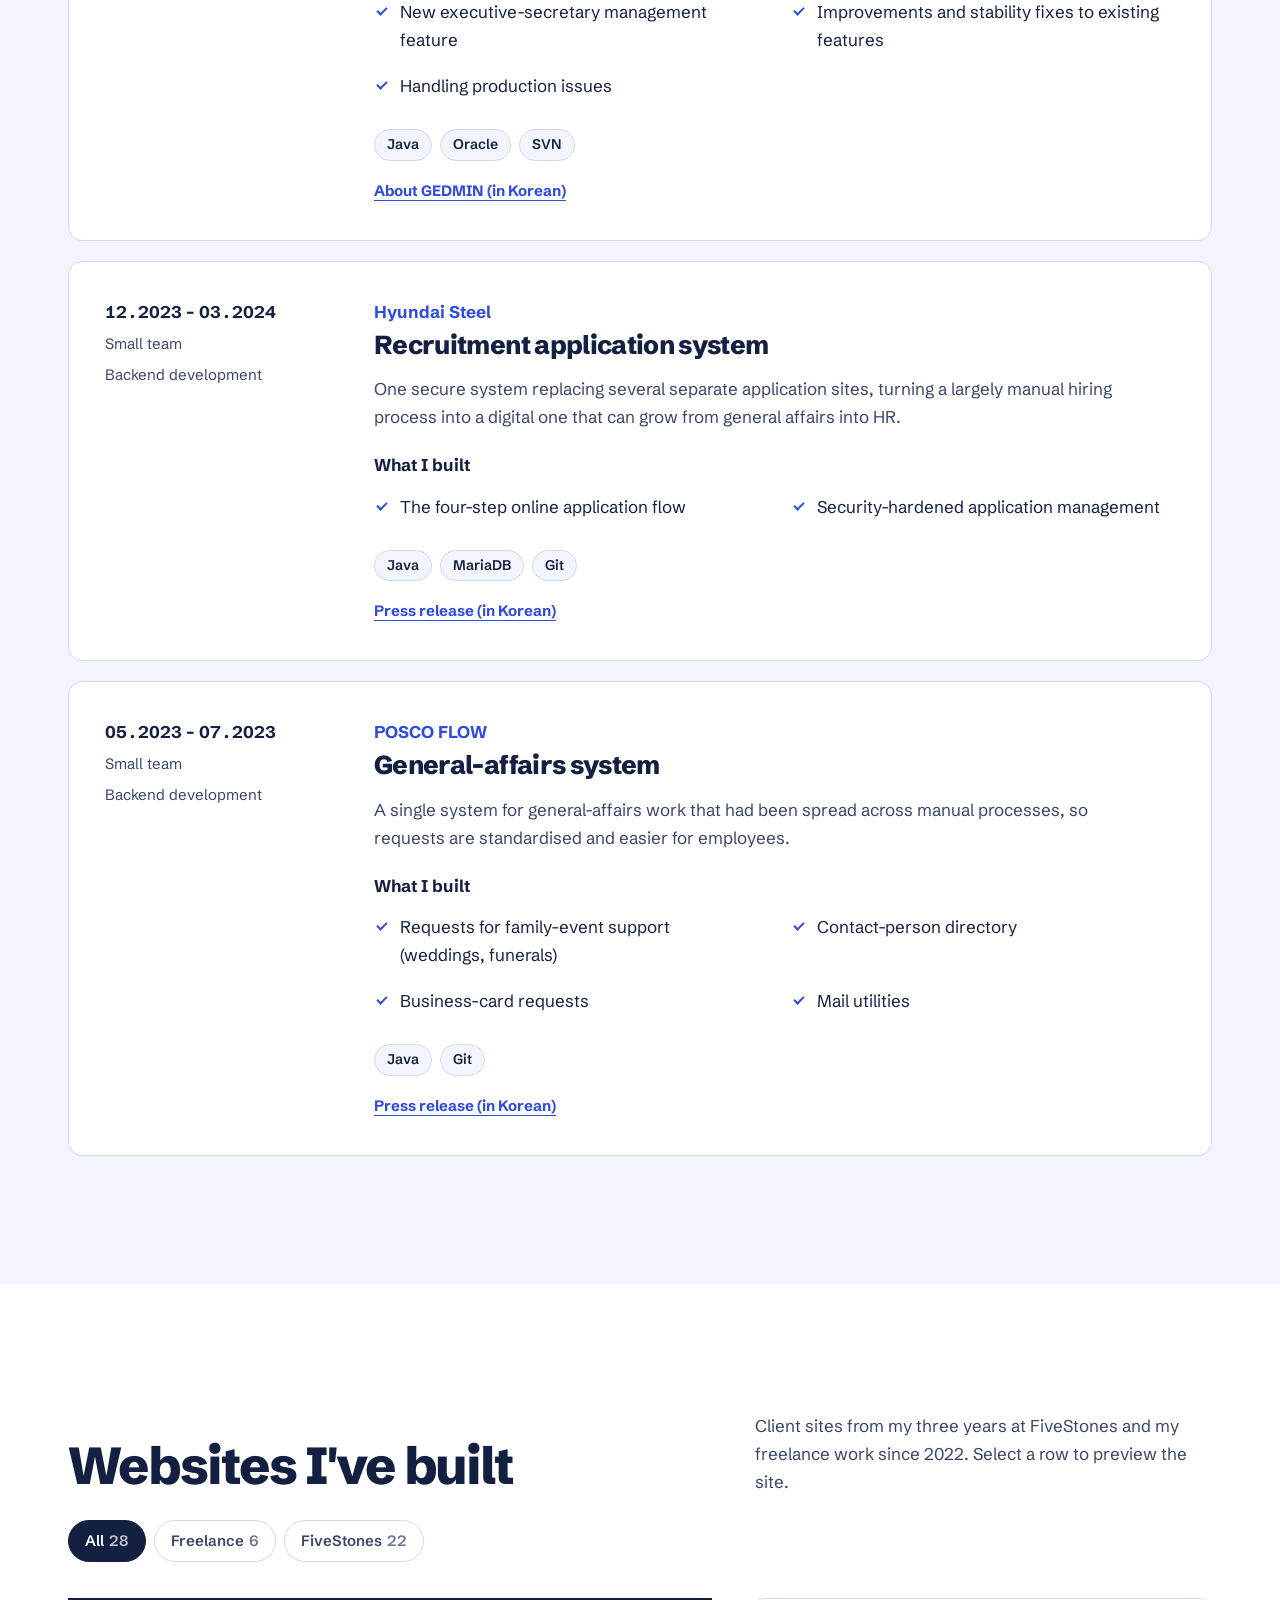
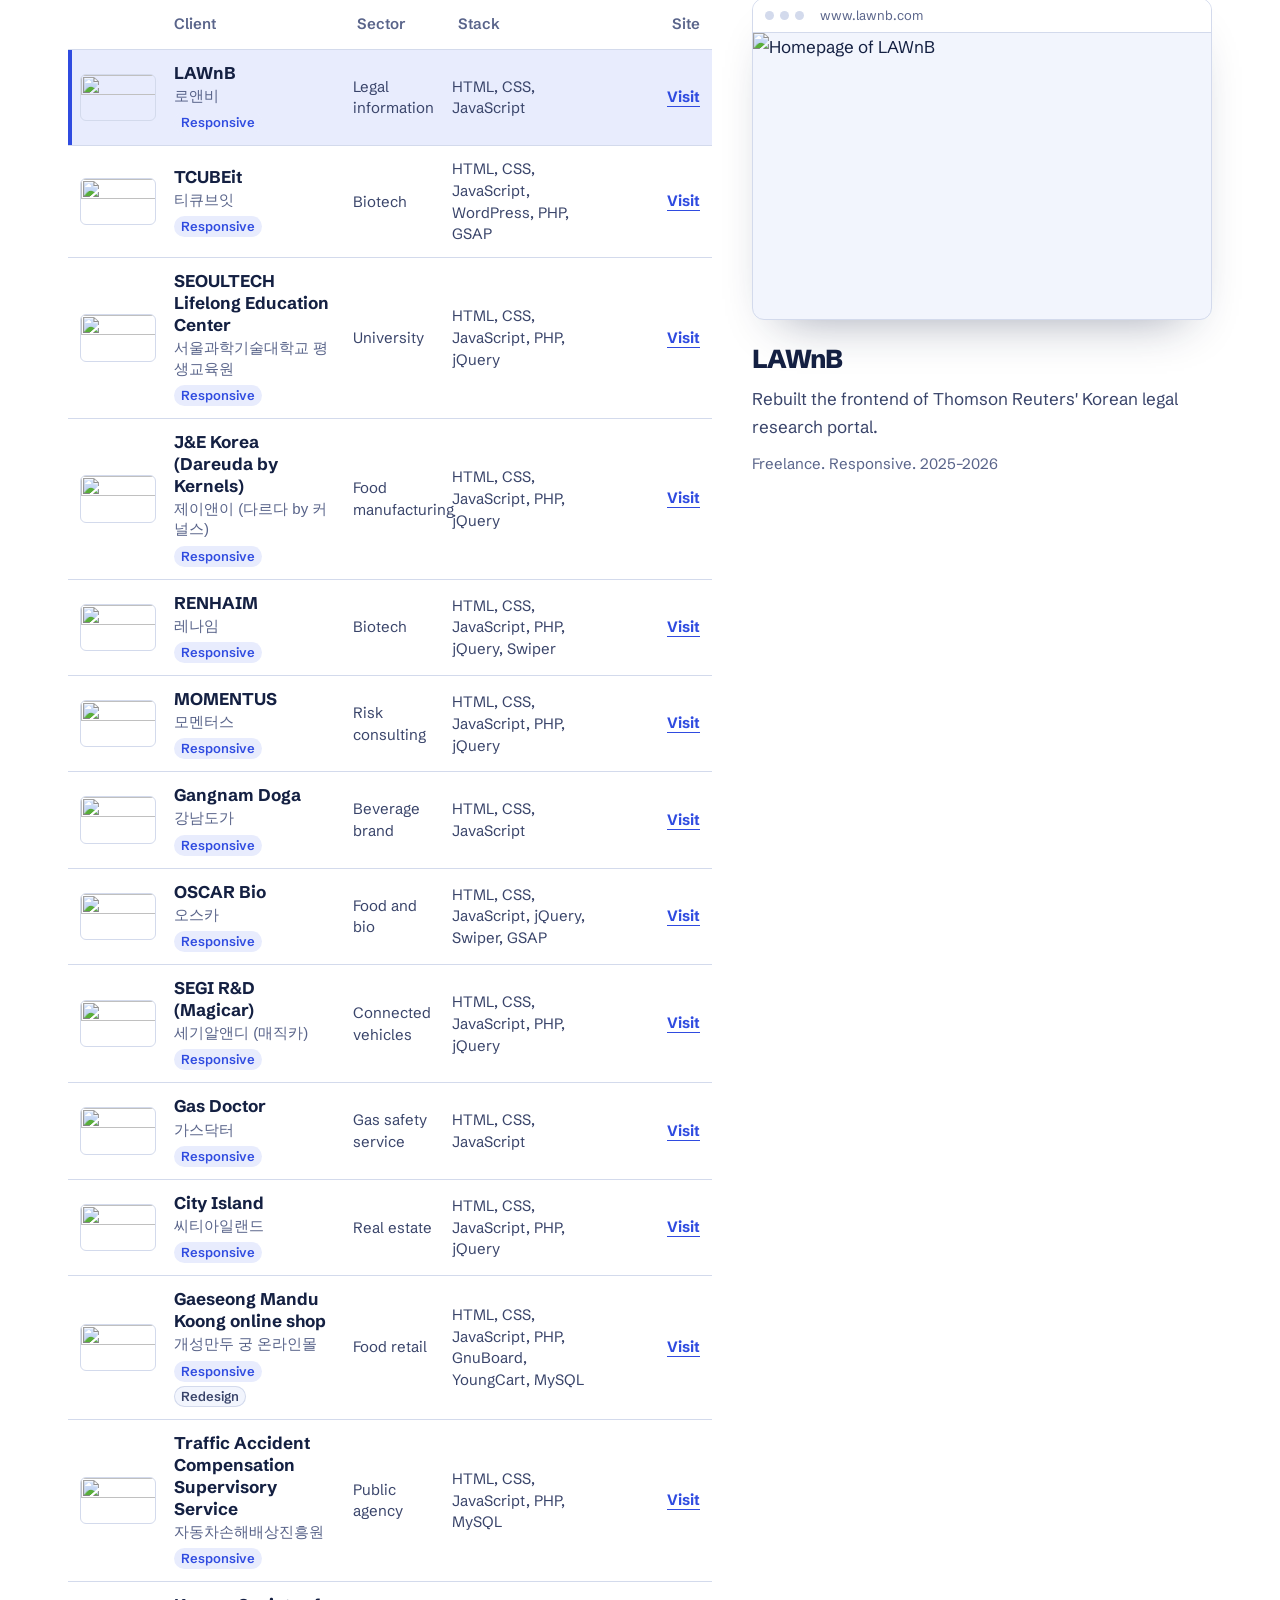
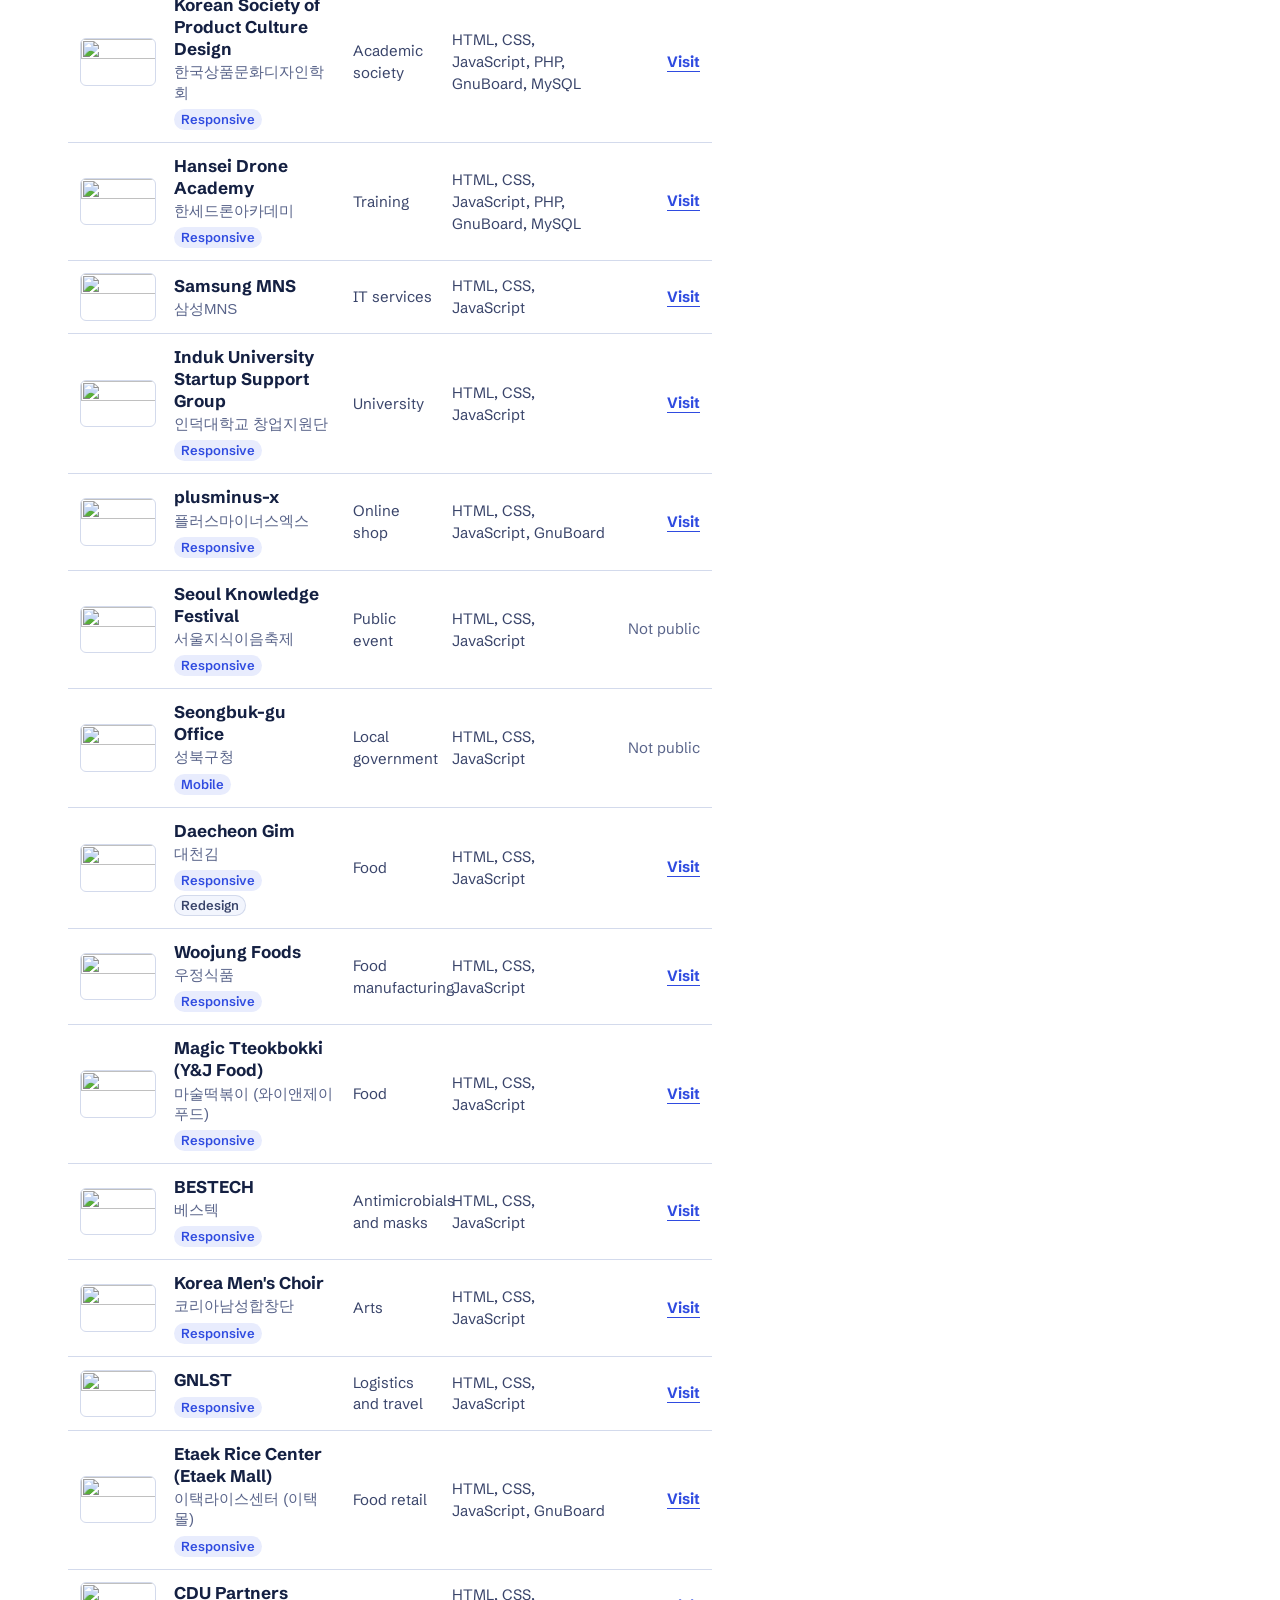
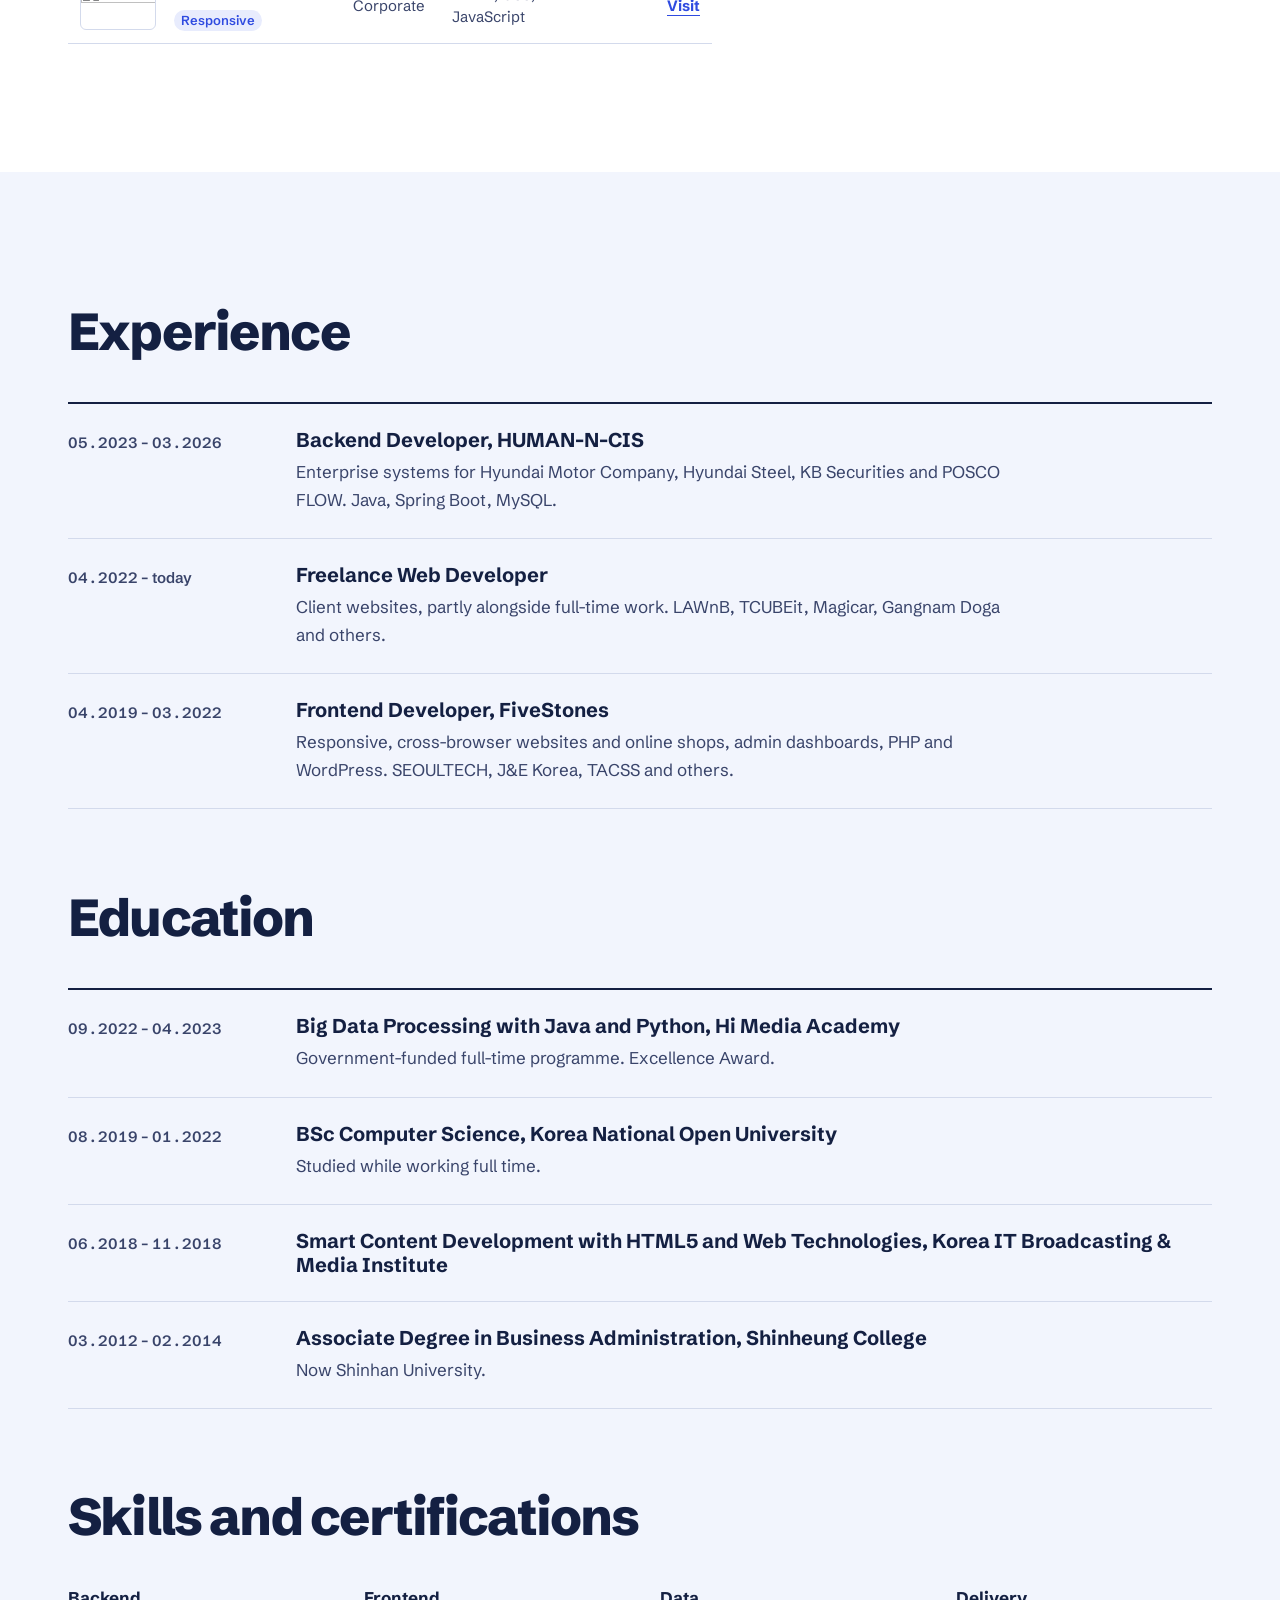
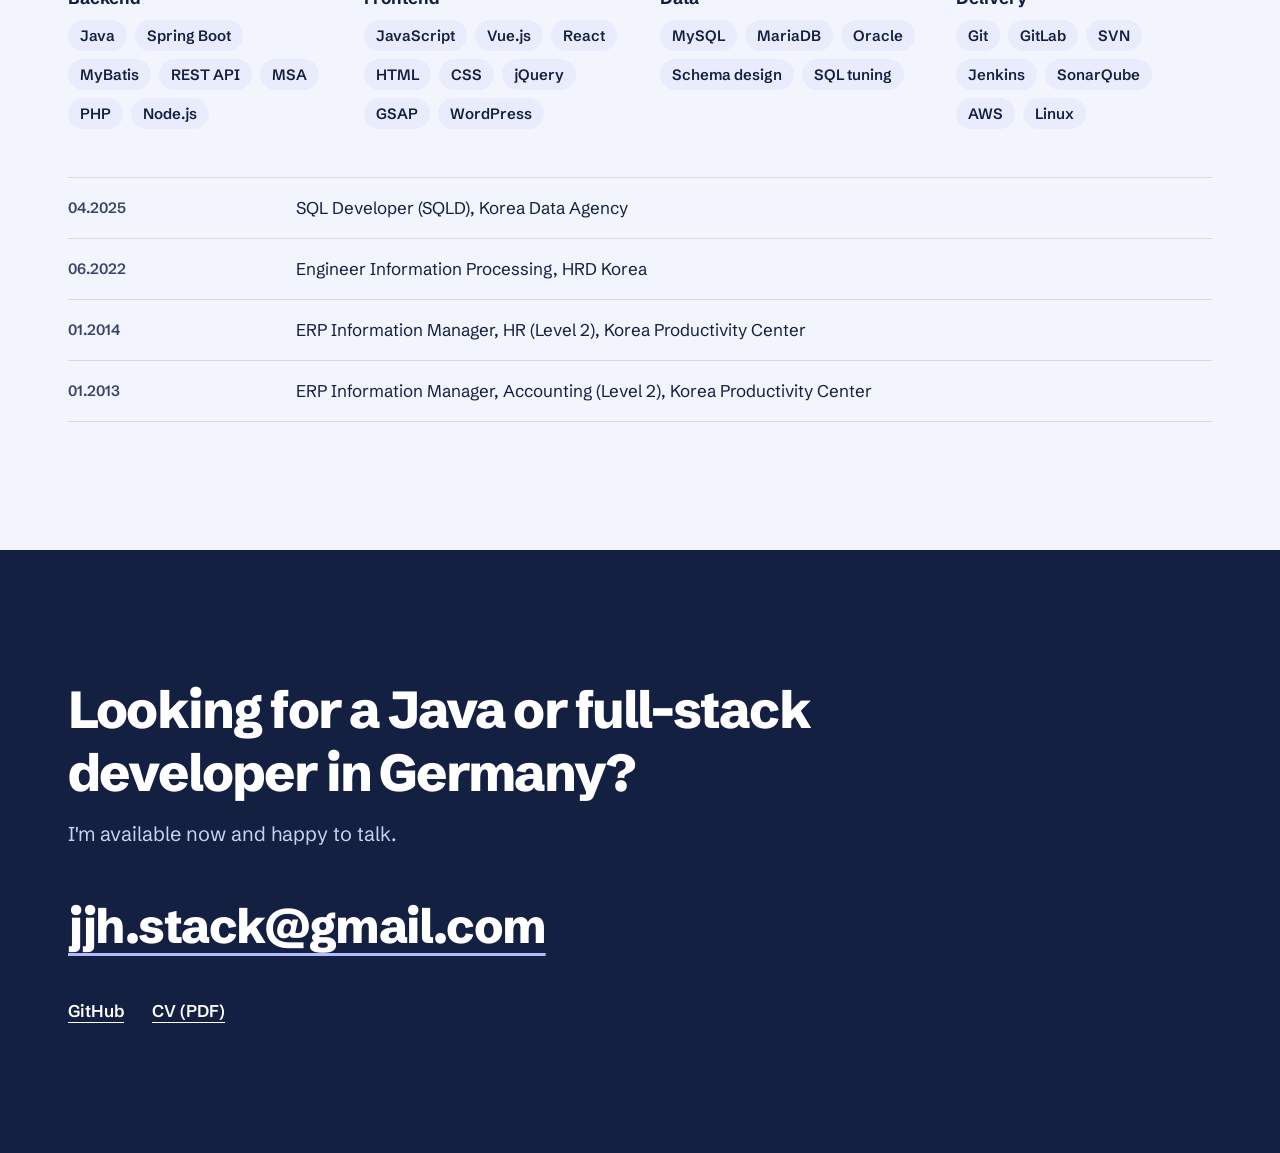
==== commit 1952af3c: "edit info" ====
--- a/index.html
+++ b/index.html
@@ -70,7 +70,6 @@
         <div><dt data-i18n="rec.exp">Experience</dt><dd data-i18n="rec.exp.v">6 years, backend and frontend</dd></div>
         <div><dt data-i18n="rec.stack">Core stack</dt><dd data-i18n="rec.stack.v">Java, Spring Boot, SQL (MySQL, MariaDB, Oracle)</dd></div>
         <div><dt data-i18n="rec.domain">Domain</dt><dd data-i18n="rec.domain.v">Enterprise systems: general affairs, HR, security rights</dd></div>
-        <div><dt data-i18n="rec.permit">Work permit</dt><dd data-i18n="rec.permit.v">Working Holiday Visa until 05.2027. Eligible for EU Blue Card.</dd></div>
         <div><dt data-i18n="rec.lang">Languages</dt><dd data-i18n="rec.lang.v">Korean (native), English (fluent), German (A1, learning)</dd></div>
       </dl>
      </div>
